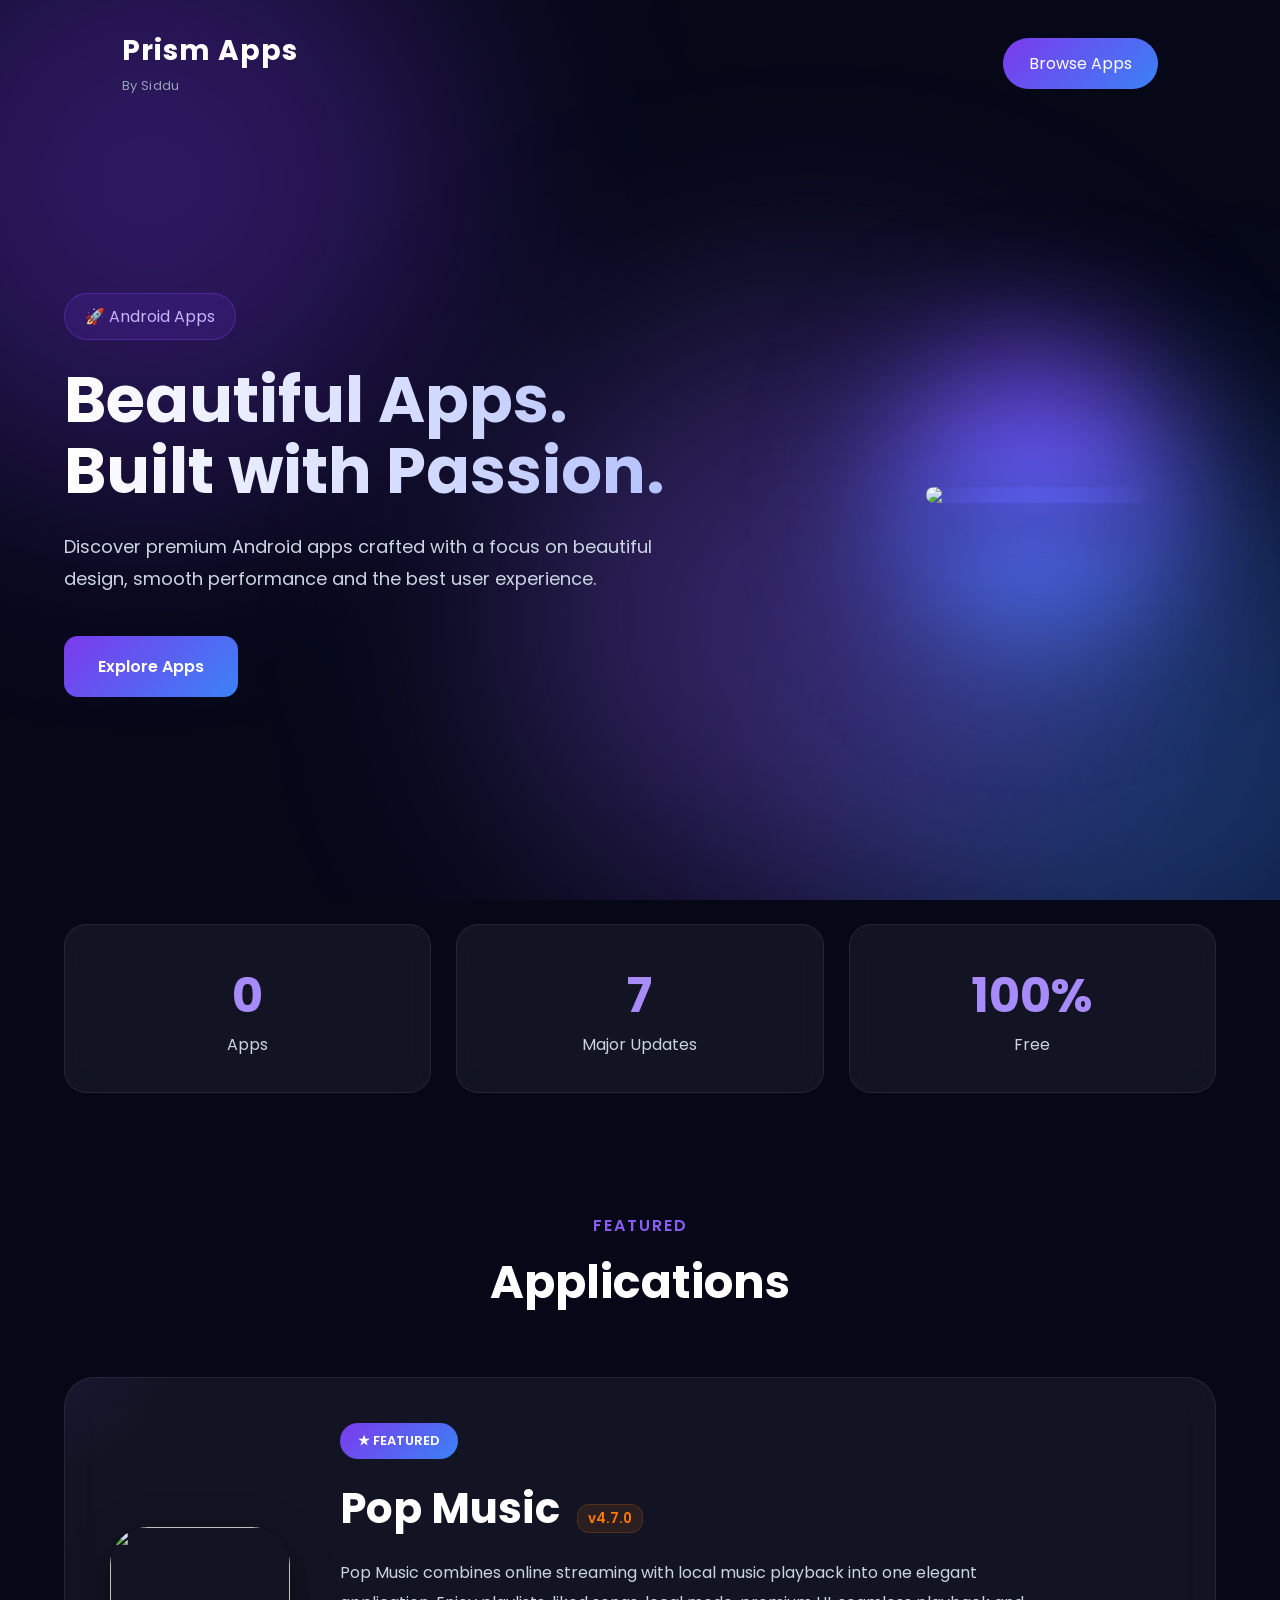
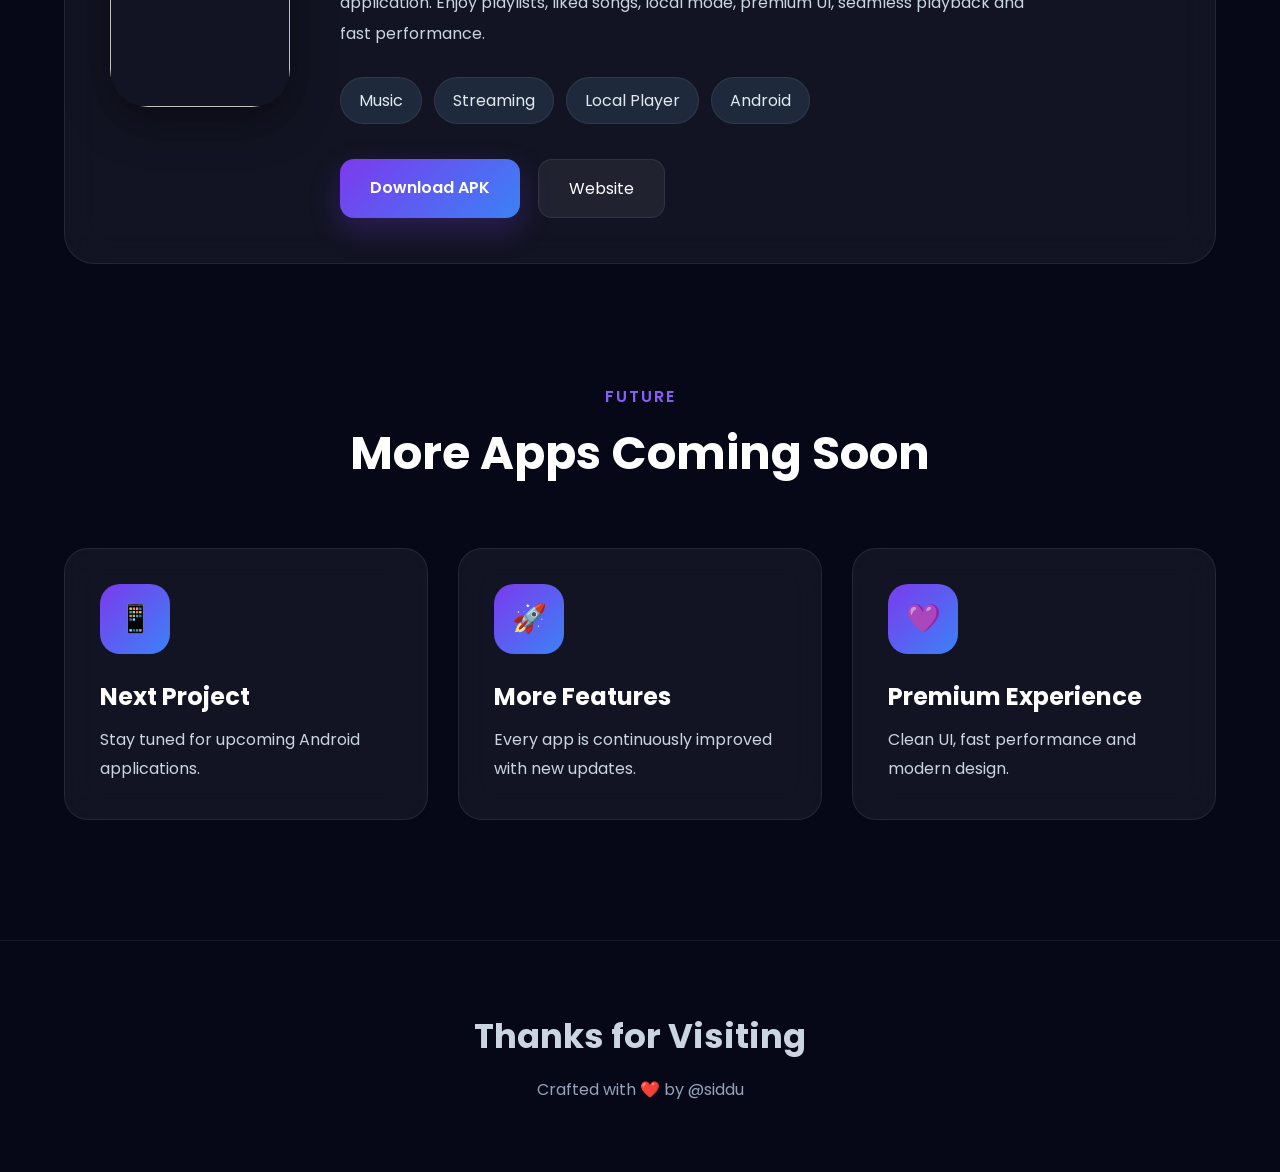
==== index.html @ e1aef4c7 "Update Pop Music APK to v4.7.0 (Build 61) - Download URL & metadata" ====
﻿<!DOCTYPE html>
<html lang="en">

<head>
    <meta charset="UTF-8">
    <meta name="viewport" content="width=device-width, initial-scale=1.0">

    <title>Prism Apps By Siddu</title>
    <link rel="icon" href="https://i.postimg.cc/bNs52scX/prism-apps.png">

    <link rel="preconnect" href="https://fonts.googleapis.com">
    <link rel="preconnect" href="https://fonts.gstatic.com" crossorigin>

    <link href="https://fonts.googleapis.com/css2?family=Poppins:wght@300;400;500;600;700;800&display=swap"
        rel="stylesheet">

    <link rel="stylesheet" href="style.css">


</head>

<body>

    <div class="aurora">
        <span></span>
        <span></span>
        <span></span>
    </div>

    <header>

        <nav>

            <div class="brand">
                <div class="logo">
                    Prism Apps
                </div>
                <div class="brand-credit">
                    By Siddu
                </div>
            </div>

            <a href="#apps" class="nav-btn">
                Browse Apps
            </a>

        </nav>

        <div class="hero">

            <div class="hero-text">

                <div class="badge">
                    🚀 Android Apps
                </div>

                <h1>
                    Beautiful Apps.<br>
                    Built with Passion.
                </h1>

                <p>
                    Discover premium Android apps crafted with a focus on beautiful design,
                    smooth performance and the best user experience.
                </p>

                <div class="hero-buttons">

                    <a href="#apps" class="primary-btn">
                        Explore Apps
                    </a>



                </div>

            </div>

            <div class="phone">

                <div class="phone-glow"></div>

                <img src="https://i.postimg.cc/bNs52scX/prism-apps.png">

            </div>

        </div>

    </header>

    <section class="stats">

        <div class="stat">

            <h2 id="appsCount">0</h2>

            <span>Apps</span>

        </div>

        <div class="stat">

            <h2 id="updateCount">0</h2>

            <span>Major Updates</span>

        </div>

        <div class="stat">

            <h2>100%</h2>

            <span>Free</span>

        </div>

    </section>

    <section class="apps" id="apps">

        <div class="section-title">

            <span>Featured</span>

            <h2>Applications</h2>

        </div>

        <div class="app-card">

            <div class="app-image">

                <img src="https://i.postimg.cc/TYT5nhV6/Icon-512.png">

            </div>

            <div class="app-info">

                <div class="featured">
                    ★ FEATURED
                </div>

                <h2>
                    Pop Music
                </h2>

                <p>

                    Pop Music combines online streaming with local music playback
                    into one elegant application.

                    Enjoy playlists, liked songs, local mode, premium UI,
                    seamless playback and fast performance.

                </p>

                <div class="chips">

                    <div class="chip">
                        Music
                    </div>

                    <div class="chip">
                        Streaming
                    </div>

                    <div class="chip">
                        Local Player
                    </div>

                    <div class="chip">
                        Android
                    </div>

                </div>

                <div class="buttons">

                    <a class="download" id="popMusicDownload" target="_blank" href="https://pub-3ccbcbc9a4c047eb8f027194eb5f2a3f.r2.dev/releases/Pop-Music-v4.7.0-61.apk">

                        Download APK

                    </a>

                    <a class="website" target="_blank" href="https://popmusic.vercel.app/">

                        Website

                    </a>

                </div>

            </div>

        </div>

    </section>

    <section class="coming">

        <div class="section-title">

            <span>Future</span>

            <h2>More Apps Coming Soon</h2>

        </div>

        <div class="coming-grid">

            <div class="coming-card">

                <div class="icon">
                    📱
                </div>

                <h3>
                    Next Project
                </h3>

                <p>

                    Stay tuned for upcoming Android applications.

                </p>

            </div>

            <div class="coming-card">

                <div class="icon">
                    🚀
                </div>

                <h3>
                    More Features
                </h3>

                <p>

                    Every app is continuously improved with new updates.

                </p>

            </div>

            <div class="coming-card">

                <div class="icon">
                    💜
                </div>

                <h3>
                    Premium Experience
                </h3>

                <p>

                    Clean UI, fast performance and modern design.

                </p>

            </div>

        </div>

    </section>

    <footer>

        <h2>
            Thanks for Visiting
        </h2>

        <p>

            Crafted with ❤️ by @siddu

        </p>

    </footer>

    <script src="script.js"></script>

</body>

</html>
---- style.css ----
/* ===========================================
   MY APPS
   Premium Theme
   Part 1
=========================================== */

*{
    margin:0;
    padding:0;
    box-sizing:border-box;
}

html{
    scroll-behavior:smooth;
}

body{
    font-family:'Poppins',sans-serif;
    background:#060818;
    color:#fff;
    overflow-x:hidden;
    position:relative;
}

/* =======================
   Animated Aurora
======================= */

.aurora{
    position:fixed;
    inset:0;
    z-index:-2;
    overflow:hidden;
}

.aurora span{
    position:absolute;
    width:600px;
    height:600px;
    border-radius:50%;
    filter:blur(120px);
    animation:float 18s infinite alternate ease-in-out;
}

.aurora span:nth-child(1){
    background:#7C3AED55;
    left:-150px;
    top:-120px;
}

.aurora span:nth-child(2){
    background:#3B82F655;
    right:-180px;
    bottom:-150px;
    animation-duration:20s;
}

.aurora span:nth-child(3){
    background:#8B5CF655;
    left:40%;
    top:35%;
    animation-duration:24s;
}

@keyframes float{

    from{
        transform:translate(0,0) scale(1);
    }

    to{
        transform:translate(80px,-60px) scale(1.3);
    }

}

/* =======================
   NAVBAR
======================= */

nav{

    width:90%;
    max-width:1300px;

    margin:auto;

    display:flex;

    justify-content:space-between;

    align-items:center;

    padding:30px 0;

}

.brand{

    display:flex;

    flex-direction:column;

    align-items:flex-start;

}

.logo{

    font-size:28px;

    font-weight:700;

    letter-spacing:1px;

}

.brand-credit{

    font-size:13px;

    color:#94A3B8;

    margin-top:4px;

    letter-spacing:.4px;

}

.nav-btn{

    text-decoration:none;

    color:white;

    padding:13px 26px;

    border-radius:50px;

    background:linear-gradient(135deg,#7C3AED,#3B82F6);

    transition:.3s;

}

.nav-btn:hover{

    transform:translateY(-3px);

    box-shadow:0 10px 25px rgba(124,58,237,.45);

}

/* =======================
   HERO
======================= */

header{

    width:90%;

    max-width:1300px;

    margin:auto;

}

.hero{

    display:flex;

    justify-content:space-between;

    align-items:center;

    gap:60px;

    min-height:82vh;

}

.hero-text{

    flex:1;

}

.badge{

    display:inline-block;

    padding:10px 20px;

    border-radius:40px;

    background:rgba(124,58,237,.15);

    border:1px solid rgba(124,58,237,.4);

    color:#C4B5FD;

    margin-bottom:25px;

}

.hero h1{

    font-size:64px;

    line-height:1.1;

    margin-bottom:25px;

    background:linear-gradient(90deg,#ffffff,#a5b4fc);

    -webkit-background-clip:text;

    -webkit-text-fill-color:transparent;

}

.hero p{

    color:#CBD5E1;

    line-height:1.8;

    font-size:18px;

    max-width:600px;

}

.hero-buttons{

    display:flex;

    gap:20px;

    margin-top:40px;

}

.primary-btn{

    text-decoration:none;

    color:white;

    padding:18px 34px;

    border-radius:14px;

    background:linear-gradient(135deg,#7C3AED,#3B82F6);

    transition:.3s;

    font-weight:600;

}

.primary-btn:hover{

    transform:translateY(-4px);

    box-shadow:0 15px 35px rgba(124,58,237,.45);

}

.secondary-btn{

    text-decoration:none;

    color:white;

    padding:18px 34px;

    border-radius:14px;

    border:1px solid rgba(255,255,255,.12);

    background:rgba(255,255,255,.05);

    backdrop-filter:blur(20px);

    transition:.3s;

}

.secondary-btn:hover{

    background:rgba(255,255,255,.08);

}

/* =======================
   PHONE
======================= */

.phone{

    width:360px;

    height:360px;

    position:relative;

    display:flex;

    justify-content:center;

    align-items:center;

}

.phone-glow{

    position:absolute;

    width:280px;

    height:280px;

    background:linear-gradient(#7C3AED,#3B82F6);

    border-radius:50%;

    filter:blur(70px);

    animation:pulse 5s infinite;

}

.phone img{

    width:220px;

    border-radius:55px;

    position:relative;

    z-index:2;

    box-shadow:0 25px 60px rgba(0,0,0,.5);

}

@keyframes pulse{

    0%{
        transform:scale(.9);
    }

    50%{
        transform:scale(1.1);
    }

    100%{
        transform:scale(.9);
    }

}

/* =======================
   STATS
======================= */

.stats{

    width:90%;

    max-width:1300px;

    margin:60px auto;

    display:grid;

    grid-template-columns:repeat(auto-fit,minmax(220px,1fr));

    gap:25px;

}

.stat{

    background:rgba(255,255,255,.05);

    backdrop-filter:blur(18px);

    border:1px solid rgba(255,255,255,.08);

    border-radius:22px;

    padding:35px;

    text-align:center;

}

.stat h2{

    font-size:48px;

    color:#A78BFA;

}

.stat span{

    color:#CBD5E1;

}

/* =======================
   SECTION TITLE
======================= */

.section-title{

    text-align:center;

    margin-bottom:60px;

}

.section-title span{

    color:#8B5CF6;

    font-weight:600;

    letter-spacing:2px;

    text-transform:uppercase;

}

.section-title h2{

    margin-top:10px;

    font-size:46px;

}


/* ===========================================
   MY APPS
   Premium Theme
   Part 2
=========================================== */

/* =======================
   APPS SECTION
======================= */

.apps{
    width:90%;
    max-width:1300px;
    margin:120px auto;
}

.app-card{

    display:flex;
    align-items:center;
    gap:50px;

    background:rgba(255,255,255,.05);
    backdrop-filter:blur(20px);

    border:1px solid rgba(255,255,255,.08);

    border-radius:30px;

    padding:45px;

    transition:.4s ease;

    overflow:hidden;
    position:relative;
}

.app-card::before{

    content:"";

    position:absolute;

    top:-50%;
    left:-20%;

    width:350px;
    height:350px;

    background:radial-gradient(circle,#7C3AED22,transparent 70%);

    pointer-events:none;

}

.app-card:hover{

    transform:translateY(-8px);

    border-color:rgba(124,58,237,.35);

    box-shadow:
    0 25px 70px rgba(124,58,237,.18);

}

.app-image{

    flex-shrink:0;

}

.app-image img{

    width:180px;
    height:180px;

    border-radius:38px;

    object-fit:cover;

    box-shadow:
    0 15px 45px rgba(0,0,0,.45);

}

.app-info{

    flex:1;

}

.featured{

    display:inline-block;

    padding:8px 18px;

    border-radius:30px;

    background:linear-gradient(135deg,#7C3AED,#3B82F6);

    font-size:13px;

    font-weight:600;

    margin-bottom:18px;

}

.app-info h2{

    font-size:42px;

    margin-bottom:18px;

}

.app-info p{

    color:#CBD5E1;

    line-height:1.9;

    font-size:16px;

    max-width:700px;

}

/* =======================
   CHIPS
======================= */

.chips{

    display:flex;

    flex-wrap:wrap;

    gap:12px;

    margin-top:28px;

}

.chip{

    padding:10px 18px;

    border-radius:999px;

    background:#1E293B;

    color:#E2E8F0;

    border:1px solid rgba(255,255,255,.08);

    transition:.3s;

}

.chip:hover{

    background:#7C3AED;

    transform:translateY(-2px);

}

/* =======================
   BUTTONS
======================= */

.buttons{

    display:flex;

    flex-wrap:wrap;

    gap:18px;

    margin-top:35px;

}

.download{

    text-decoration:none;

    color:white;

    padding:16px 30px;

    border-radius:14px;

    background:linear-gradient(135deg,#7C3AED,#3B82F6);

    font-weight:600;

    transition:.3s;

    box-shadow:
    0 12px 30px rgba(124,58,237,.25);

}

.download:hover{

    transform:translateY(-3px);

    box-shadow:
    0 18px 40px rgba(124,58,237,.4);

}

.website{

    text-decoration:none;

    color:white;

    padding:16px 30px;

    border-radius:14px;

    background:rgba(255,255,255,.06);

    border:1px solid rgba(255,255,255,.08);

    transition:.3s;

}

.website:hover{

    background:rgba(255,255,255,.10);

}

/* =======================
   COMING SOON
======================= */

.coming{

    width:90%;

    max-width:1300px;

    margin:120px auto;

}

.coming-grid{

    display:grid;

    grid-template-columns:repeat(auto-fit,minmax(260px,1fr));

    gap:30px;

}

.coming-card{

    background:rgba(255,255,255,.05);

    backdrop-filter:blur(18px);

    border:1px solid rgba(255,255,255,.08);

    border-radius:24px;

    padding:35px;

    transition:.35s;

}

.coming-card:hover{

    transform:translateY(-6px);

    border-color:#7C3AED55;

    box-shadow:
    0 20px 45px rgba(124,58,237,.15);

}

.icon{

    width:70px;

    height:70px;

    display:flex;

    justify-content:center;

    align-items:center;

    border-radius:20px;

    background:linear-gradient(135deg,#7C3AED,#3B82F6);

    font-size:28px;

    margin-bottom:25px;

}

.coming-card h3{

    font-size:24px;

    margin-bottom:12px;

}

.coming-card p{

    color:#CBD5E1;

    line-height:1.8;

}

/* =======================
   FOOTER
======================= */

footer{

    margin-top:120px;

    padding:70px 20px;

    text-align:center;

    border-top:1px solid rgba(255,255,255,.08);

    color:#CBD5E1;

}

footer h2{

    font-size:34px;

    margin-bottom:15px;

}

footer p{

    color:#94A3B8;

}

/* =======================
   SCROLLBAR
======================= */

::-webkit-scrollbar{

    width:10px;

}

::-webkit-scrollbar-track{

    background:#060818;

}

::-webkit-scrollbar-thumb{

    background:linear-gradient(#7C3AED,#3B82F6);

    border-radius:20px;

}

/* =======================
   RESPONSIVE
======================= */

@media(max-width:1100px){

.hero{

    flex-direction:column-reverse;

    text-align:center;

    padding-top:40px;

}

.hero p{

    margin:auto;

}

.hero-buttons{

    justify-content:center;

}

.app-card{

    flex-direction:column;

    text-align:center;

}

.buttons{

    justify-content:center;

}

.chips{

    justify-content:center;

}

}

@media(max-width:768px){

.hero h1{

    font-size:42px;

}

.section-title h2{

    font-size:34px;

}

.app-info h2{

    font-size:34px;

}

.phone{

    width:280px;
    height:280px;

}

.phone img{

    width:170px;

}

nav{

    flex-direction:column;

    gap:20px;

}

.hero-buttons{

    flex-direction:column;

}

.primary-btn,
.secondary-btn{

    width:100%;

    text-align:center;

}

.download,
.website{

    width:100%;

    text-align:center;

}

}

/* Scroll Reveal */

.hidden{
    opacity:0;
    transform:translateY(40px);
    transition:all .8s ease;
}

.show{
    opacity:1;
    transform:translateY(0);
}

/* Ripple Effect */

.primary-btn,
.secondary-btn,
.download,
.website{

    position:relative;
    overflow:hidden;

}

.ripple{

    position:absolute;

    border-radius:50%;

    transform:scale(0);

    background:rgba(255,255,255,.35);

    animation:ripple .6s linear;

    pointer-events:none;

}

@keyframes ripple{

    to{

        transform:scale(4);

        opacity:0;

    }

}

/* Smooth transition */

nav{
    transition:.35s;
}

.app-card,
.coming-card,
.stat{
    transition:all .35s ease;
}

/* ==========================================
   MOBILE FIRST IMPROVEMENTS
========================================== */

@media (max-width: 900px){

nav{

    width:94%;
    padding:18px 0;

}

.hero{

    flex-direction:column-reverse;
    justify-content:center;
    text-align:center;
    gap:40px;
    min-height:auto;
    padding:40px 0 70px;

}

.hero-text{

    width:100%;

}

.hero h1{

    font-size:42px;
    line-height:1.15;

}

.hero p{

    font-size:16px;
    max-width:100%;
    margin:auto;

}

.hero-buttons{

    justify-content:center;
    flex-wrap:wrap;

}

.phone{

    width:260px;
    height:260px;

}

.phone img{

    width:165px;

}

.stats{

    grid-template-columns:1fr;
    gap:18px;

}

.app-card{

    flex-direction:column;
    text-align:center;
    padding:28px;

}

.app-image img{

    width:150px;
    height:150px;

}

.app-info h2{

    font-size:32px;

}

.app-info p{

    font-size:15px;

}

.chips{

    justify-content:center;

}

.buttons{

    justify-content:center;
    flex-wrap:wrap;

}

.coming-grid{

    grid-template-columns:1fr;

}

footer h2{

    font-size:28px;

}

}

/* ==========================================
   SMALL PHONES
========================================== */

@media (max-width:600px){

body{

    overflow-x:hidden;

}

nav{

    flex-direction:row;
    justify-content:space-between;

}

.logo{

    font-size:22px;

}

.nav-btn{

    display:none;

}

.hero{

    padding-top:20px;

}

.badge{

    font-size:13px;

}

.hero h1{

    font-size:34px;

}

.hero p{

    font-size:15px;

}

.phone{

    width:220px;
    height:220px;

}

.phone img{

    width:140px;
    border-radius:32px;

}

.phone-glow{

    width:180px;
    height:180px;

}

.primary-btn,
.secondary-btn,
.download,
.website{

    width:100%;
    justify-content:center;
    display:flex;

}

.buttons{

    flex-direction:column;

}

.section-title h2{

    font-size:30px;

}

.app-card{

    border-radius:22px;
    padding:22px;

}

.app-info h2{

    font-size:28px;

}

.featured{

    font-size:12px;

}

.chip{

    font-size:13px;
    padding:8px 14px;

}

.stat{

    padding:24px;

}

.stat h2{

    font-size:34px;

}

.coming-card{

    padding:24px;

}

.icon{

    width:60px;
    height:60px;
    font-size:24px;

}

footer{

    padding:50px 20px;

}

}

/* ==========================================
   EXTRA SMALL DEVICES
========================================== */

@media (max-width:380px){

.hero h1{

    font-size:30px;

}

.hero p{

    font-size:14px;

}

.phone{

    width:190px;
    height:190px;

}

.phone img{

    width:120px;

}

.app-info h2{

    font-size:24px;

}

}
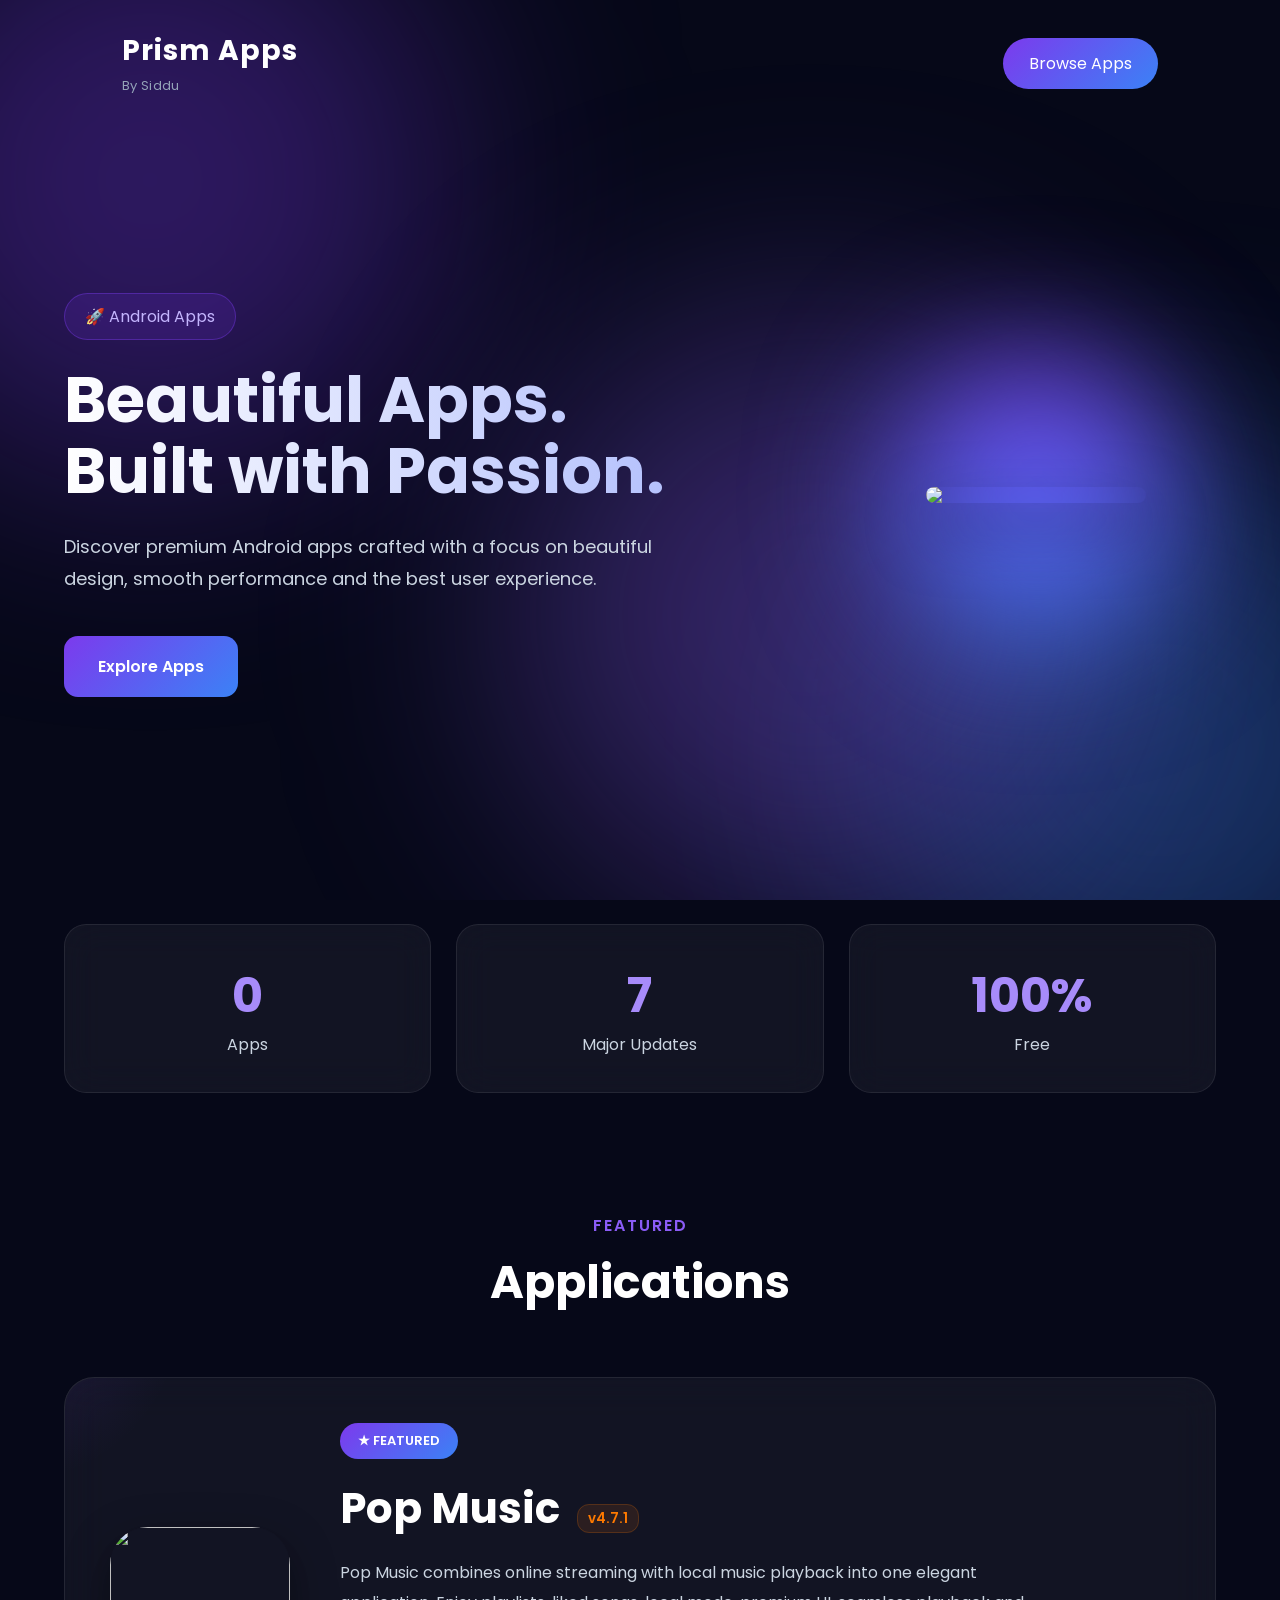
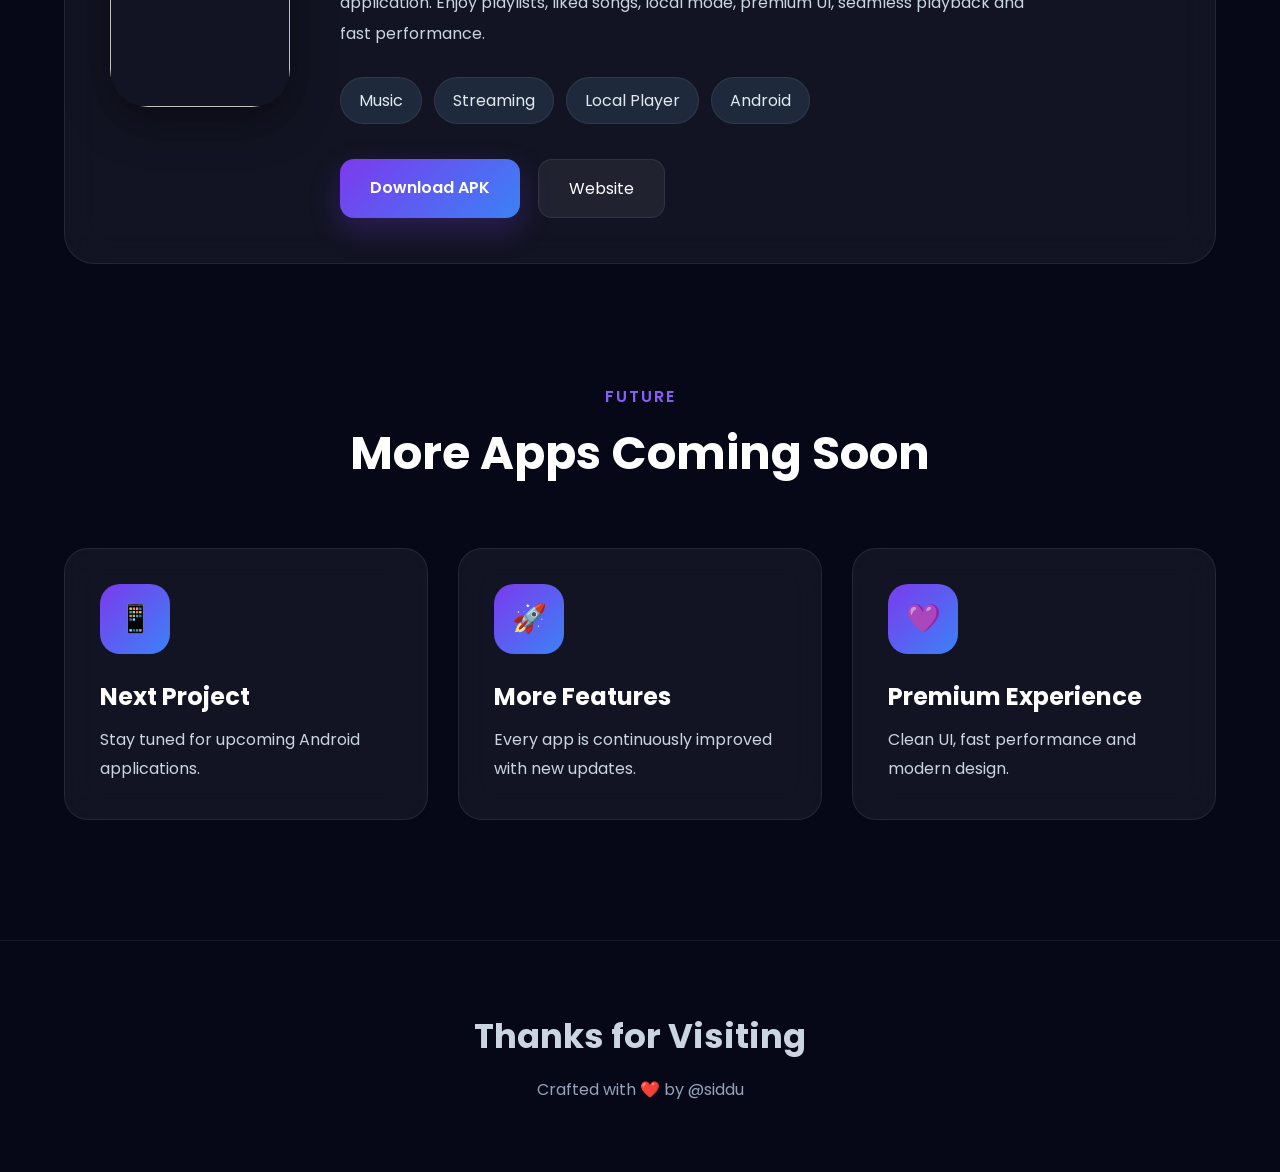
==== commit 3a880d1e: "Update Pop Music APK to v4.7.1 (Build 62) - Download URL & metadata" ====
--- a/index.html
+++ b/index.html
@@ -176,7 +176,7 @@
 
                 <div class="buttons">
 
-                    <a class="download" id="popMusicDownload" target="_blank" href="https://pub-3ccbcbc9a4c047eb8f027194eb5f2a3f.r2.dev/releases/Pop-Music-v4.7.0-61.apk">
+                    <a class="download" id="popMusicDownload" target="_blank" href="https://pub-3ccbcbc9a4c047eb8f027194eb5f2a3f.r2.dev/releases/Pop-Music-v4.7.1-62.apk">
 
                         Download APK
 
@@ -288,3 +288,4 @@
 
 
 
+
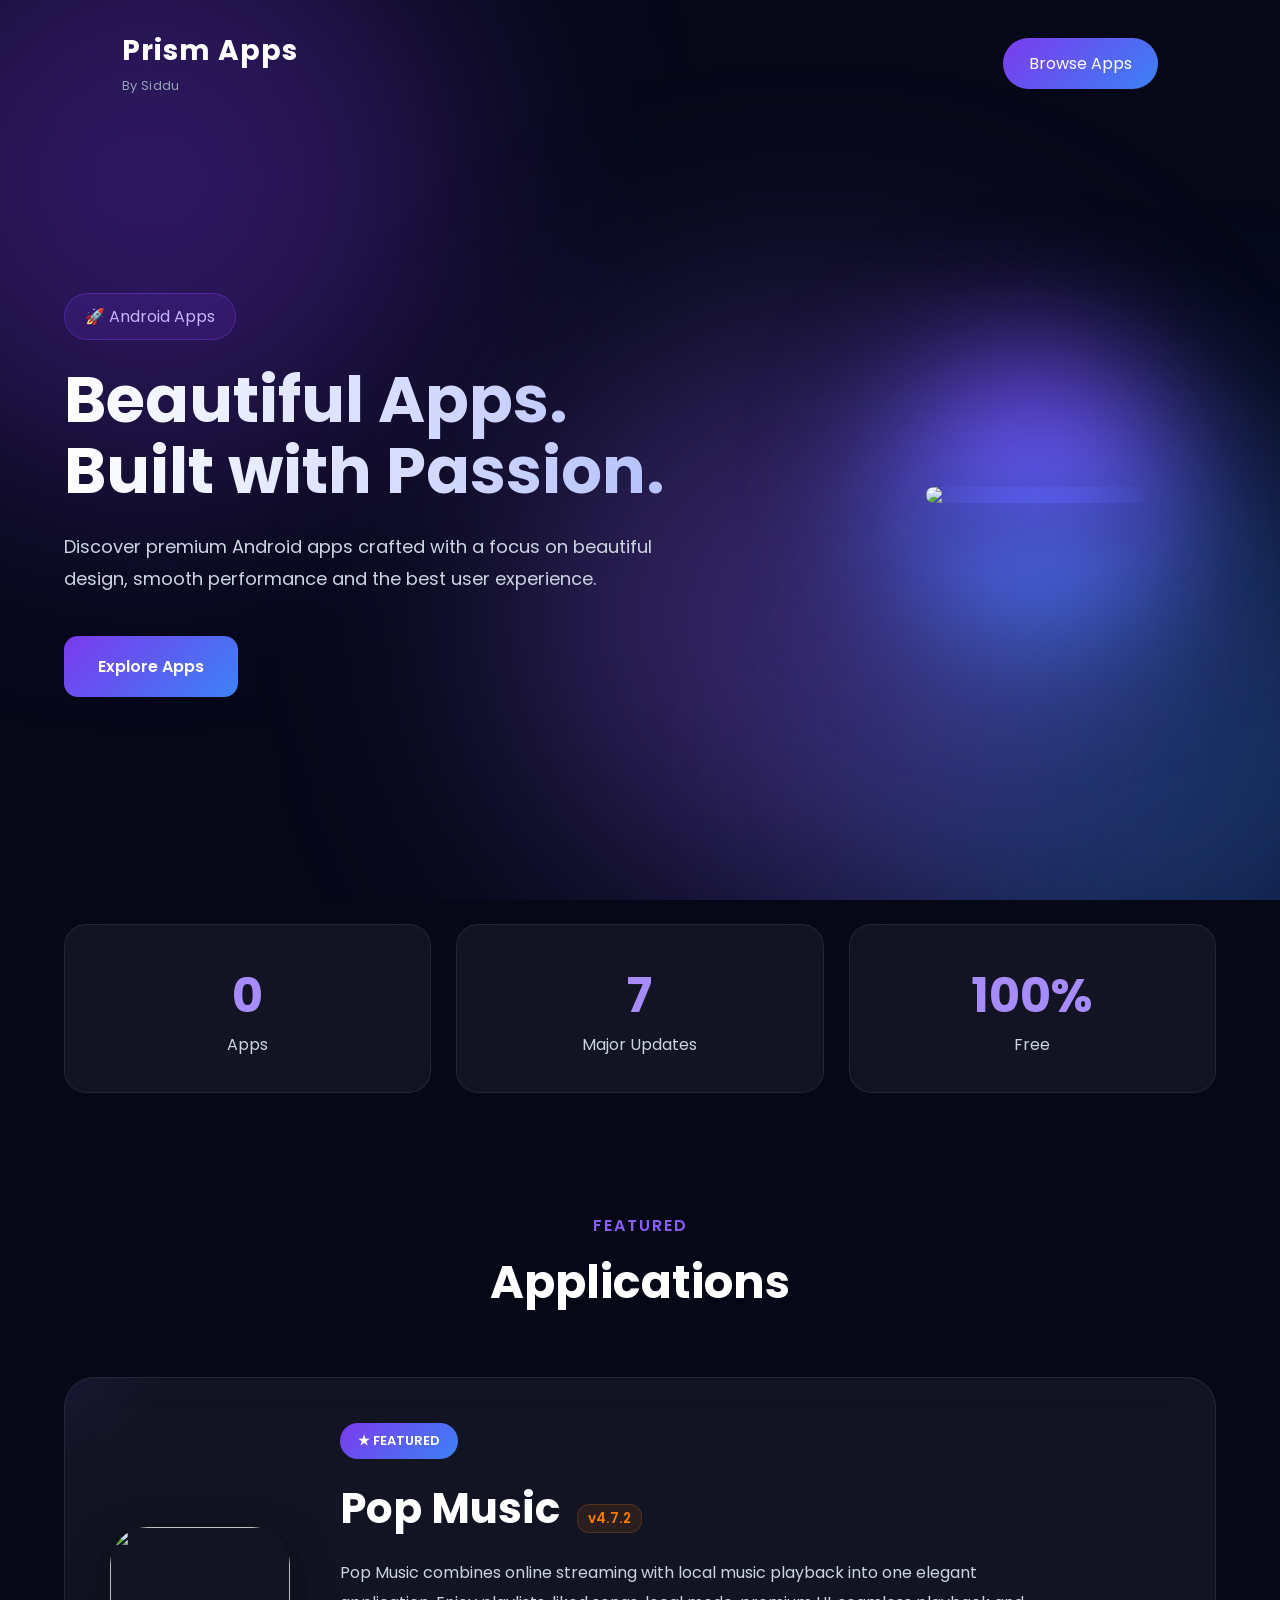
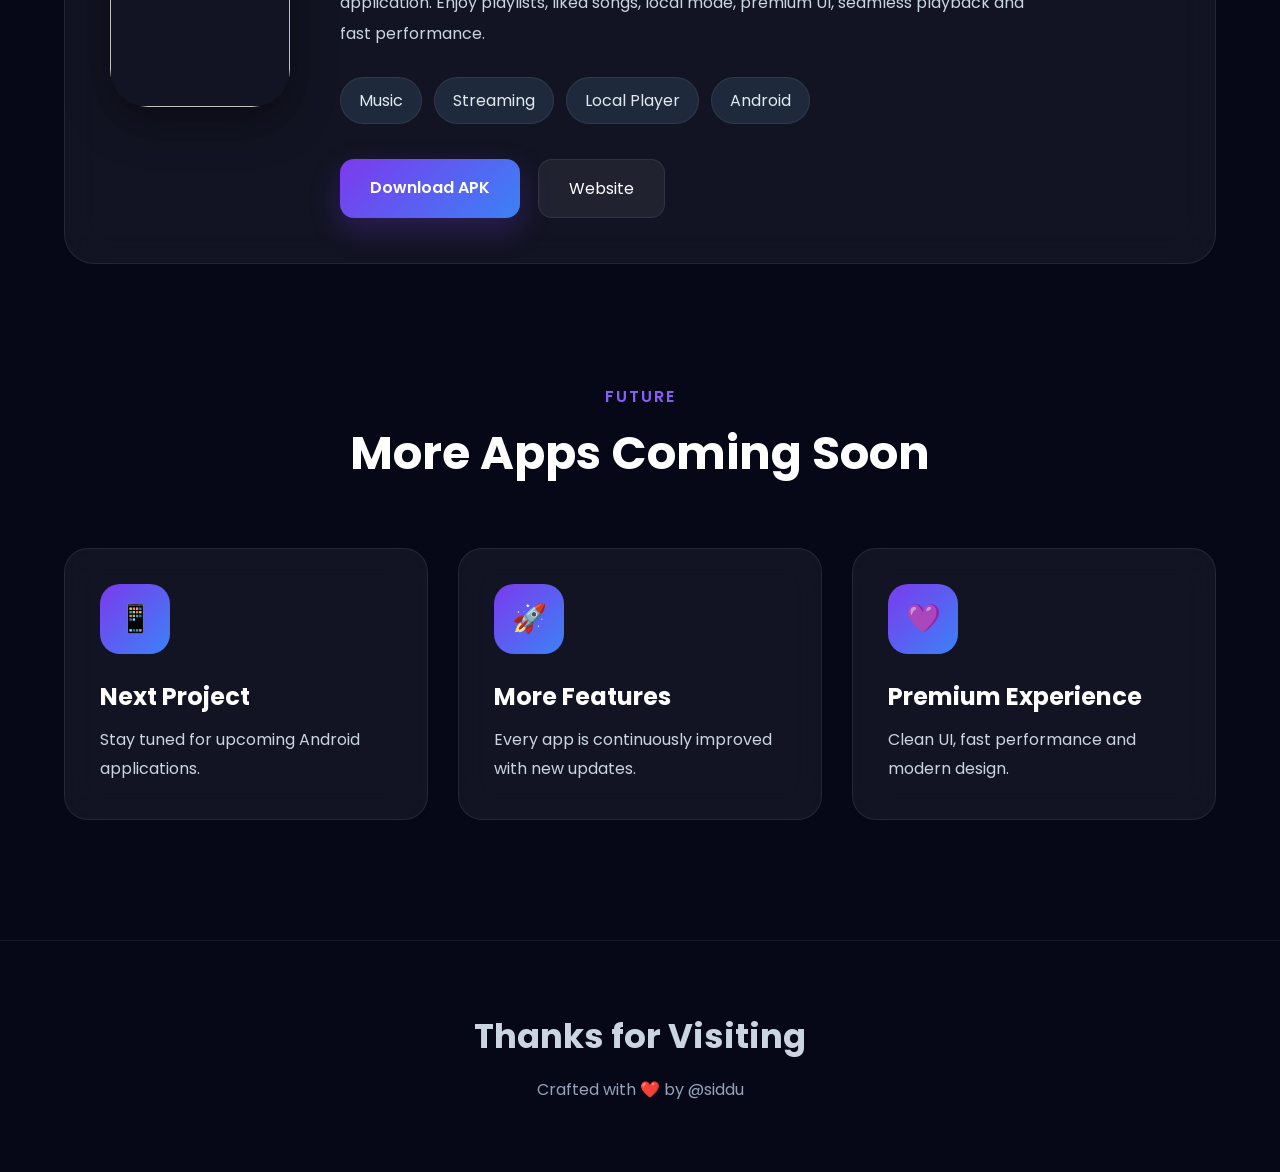
==== commit 71a383ff: "Update Pop Music APK to v4.7.2 (Build 63) - Download URL & metadata" ====
--- a/index.html
+++ b/index.html
@@ -176,7 +176,7 @@
 
                 <div class="buttons">
 
-                    <a class="download" id="popMusicDownload" target="_blank" href="https://pub-3ccbcbc9a4c047eb8f027194eb5f2a3f.r2.dev/releases/Pop-Music-v4.7.1-62.apk">
+                    <a class="download" id="popMusicDownload" target="_blank" href="https://pub-3ccbcbc9a4c047eb8f027194eb5f2a3f.r2.dev/releases/Pop-Music-v4.7.2-63.apk">
 
                         Download APK
 
@@ -289,3 +289,4 @@
 
 
 
+
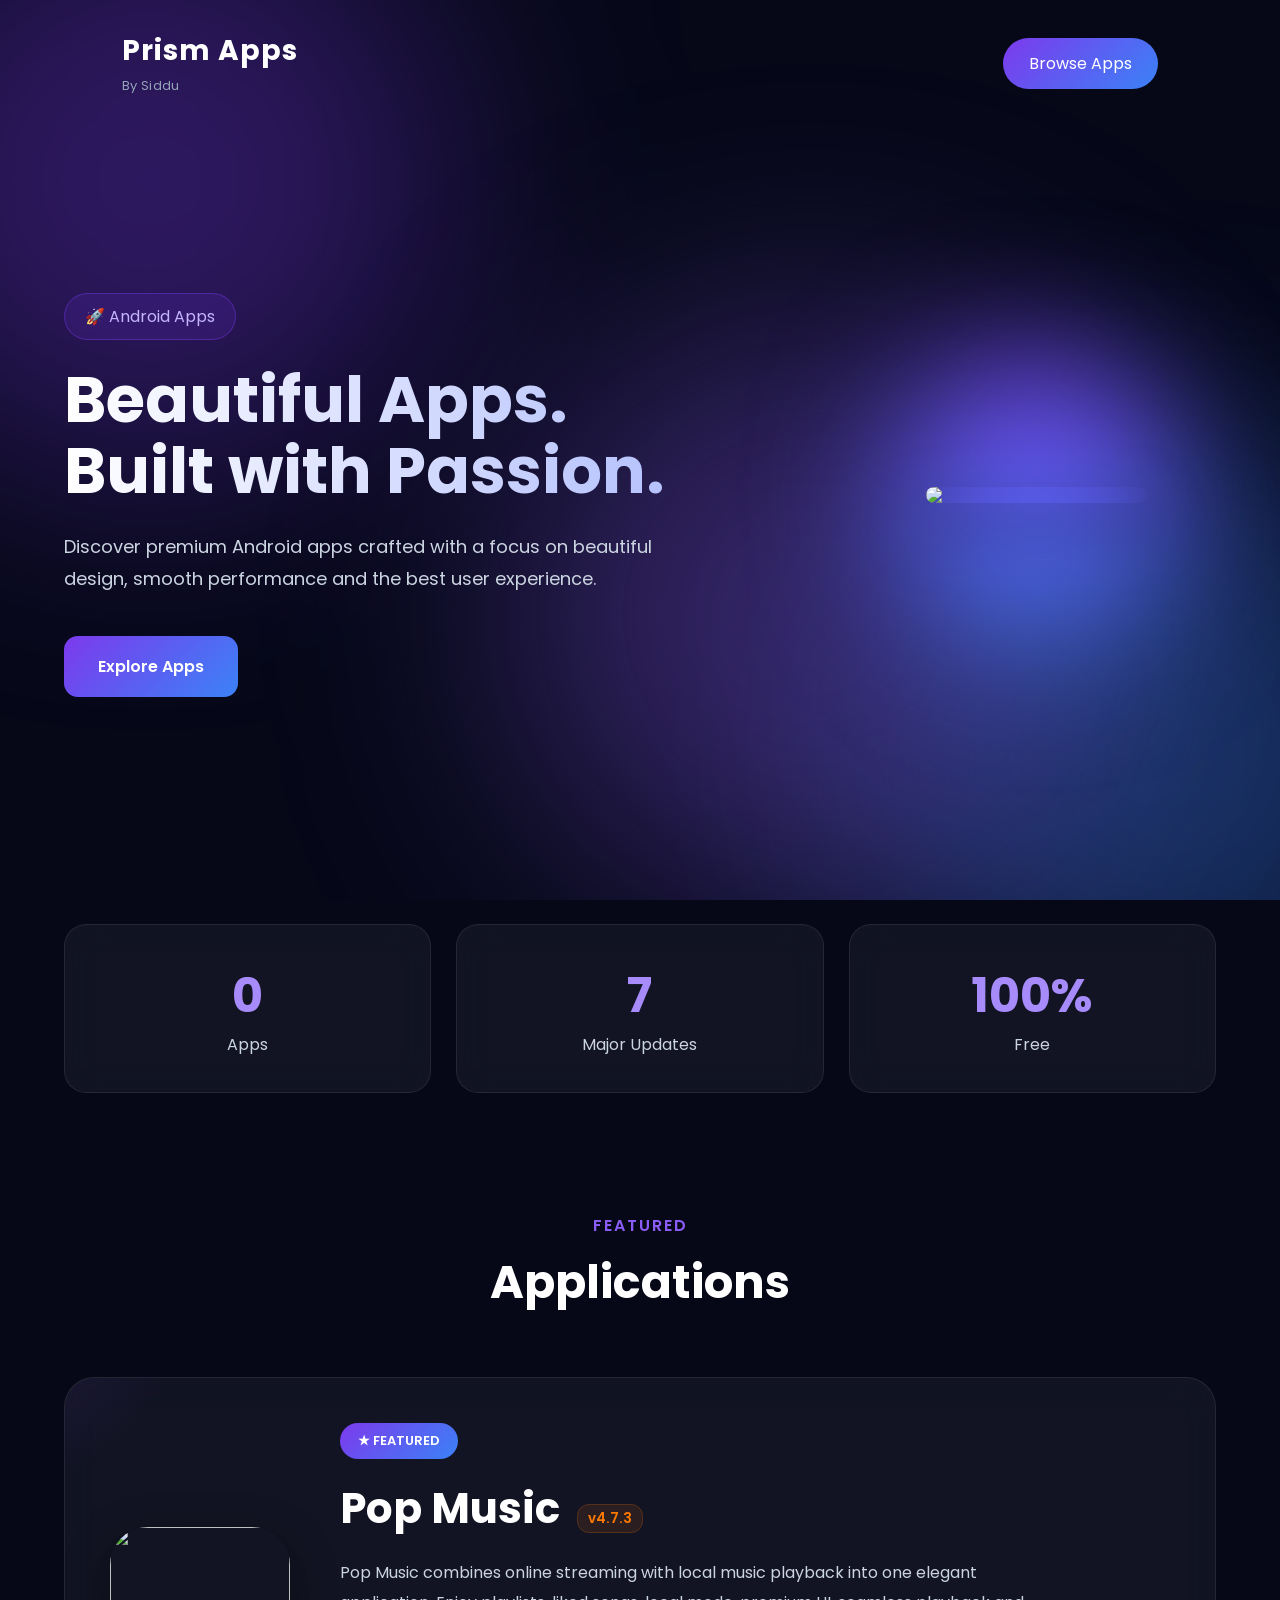
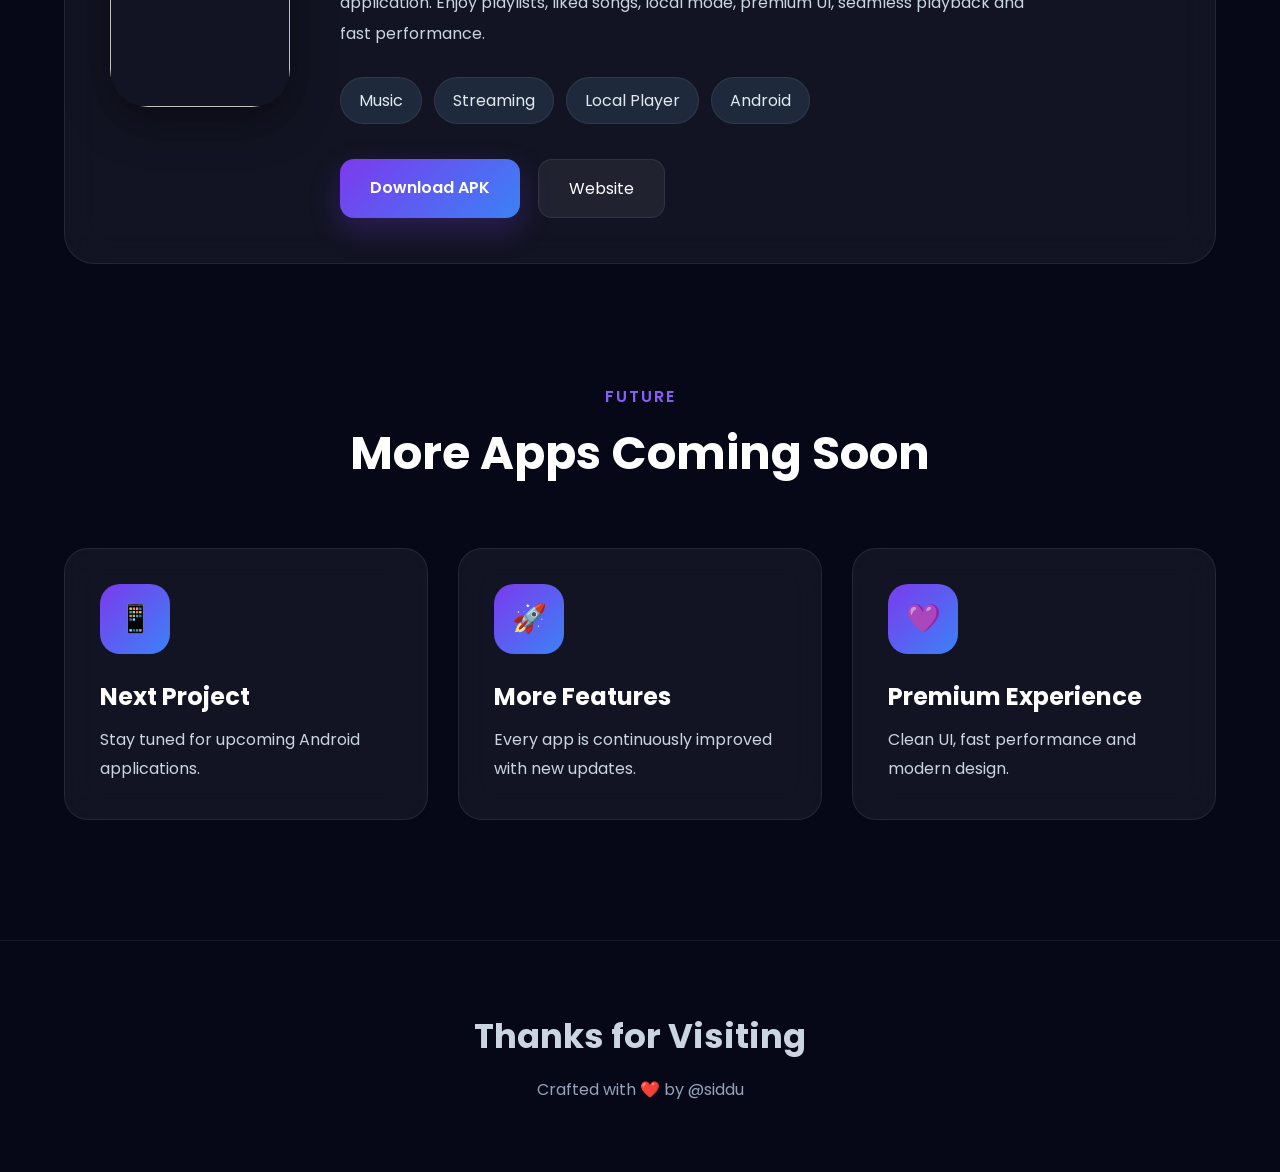
==== commit fd46f5e4: "Update Pop Music APK to v4.7.3 (Build 64) - Download URL & metadata" ====
--- a/index.html
+++ b/index.html
@@ -176,7 +176,7 @@
 
                 <div class="buttons">
 
-                    <a class="download" id="popMusicDownload" target="_blank" href="https://pub-3ccbcbc9a4c047eb8f027194eb5f2a3f.r2.dev/releases/Pop-Music-v4.7.2-63.apk">
+                    <a class="download" id="popMusicDownload" target="_blank" href="https://pub-3ccbcbc9a4c047eb8f027194eb5f2a3f.r2.dev/releases/Pop-Music-v4.7.3-64.apk">
 
                         Download APK
 
@@ -290,3 +290,4 @@
 
 
 
+
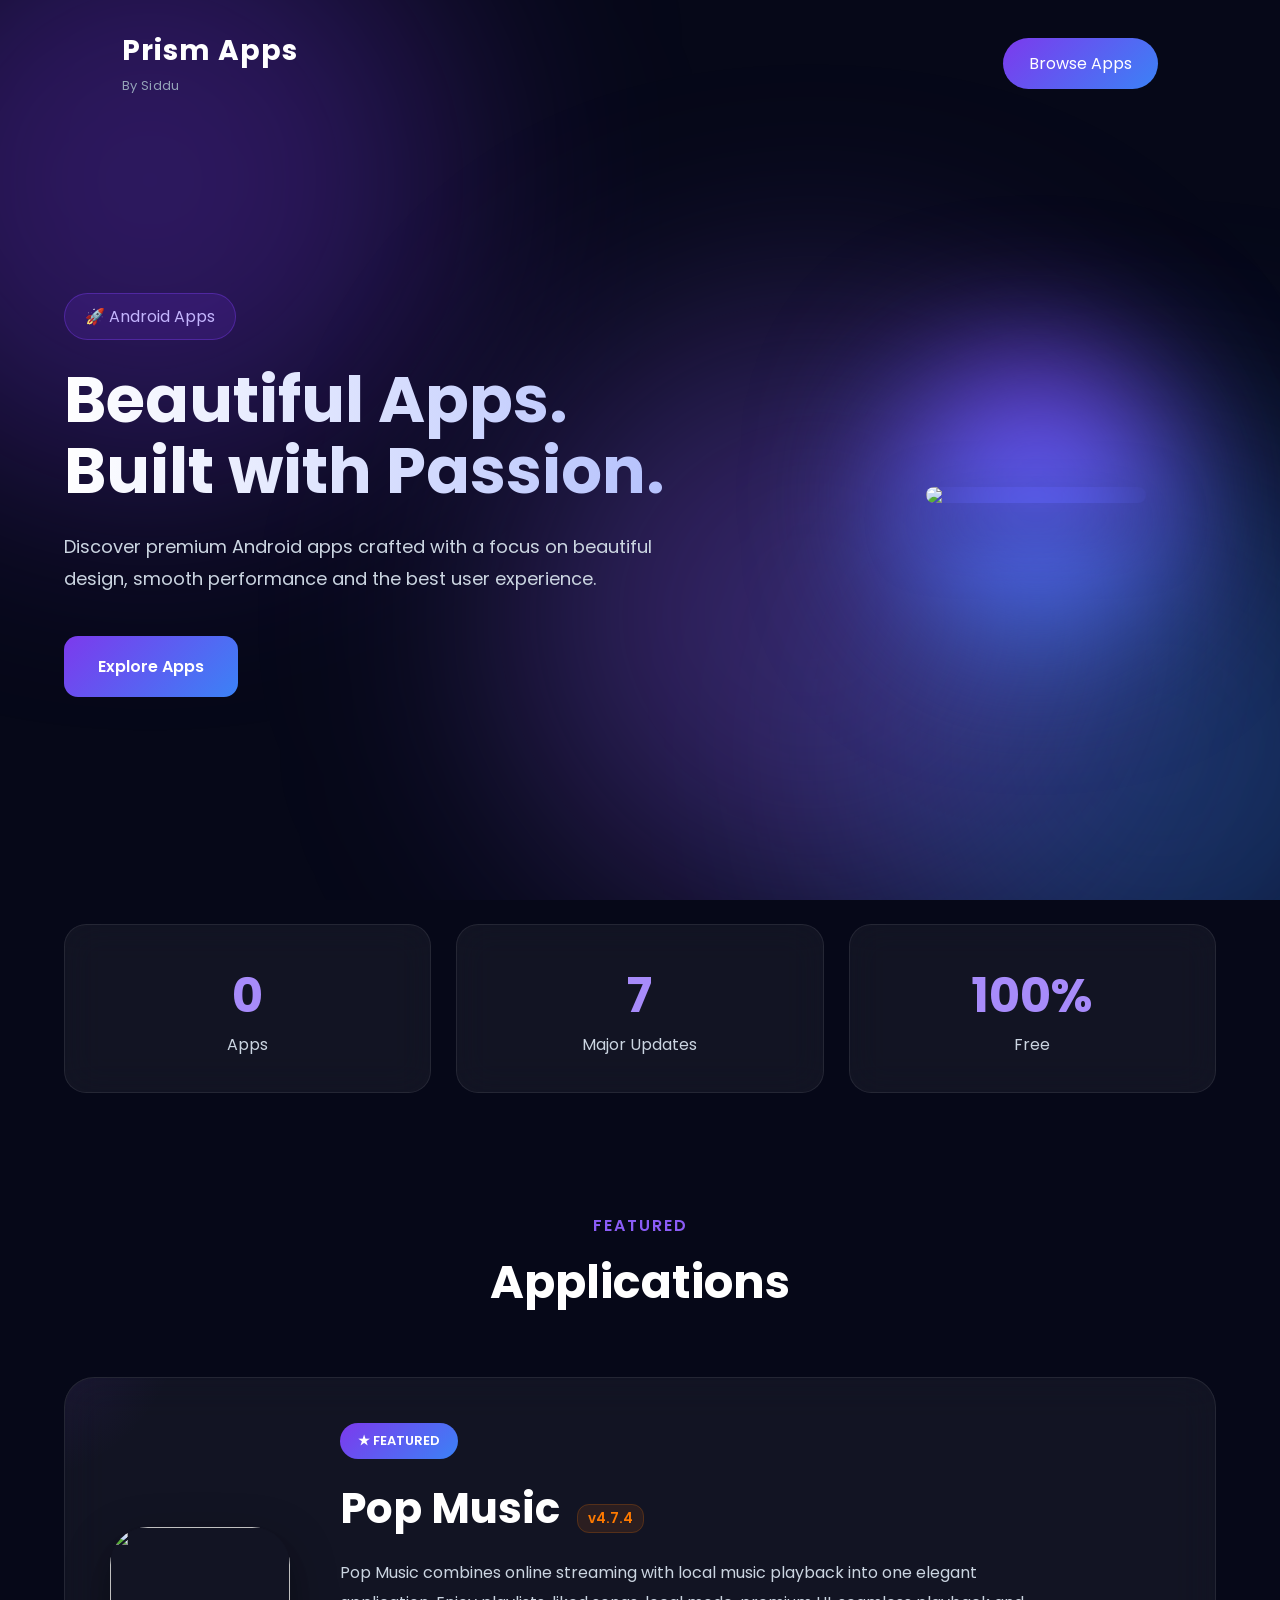
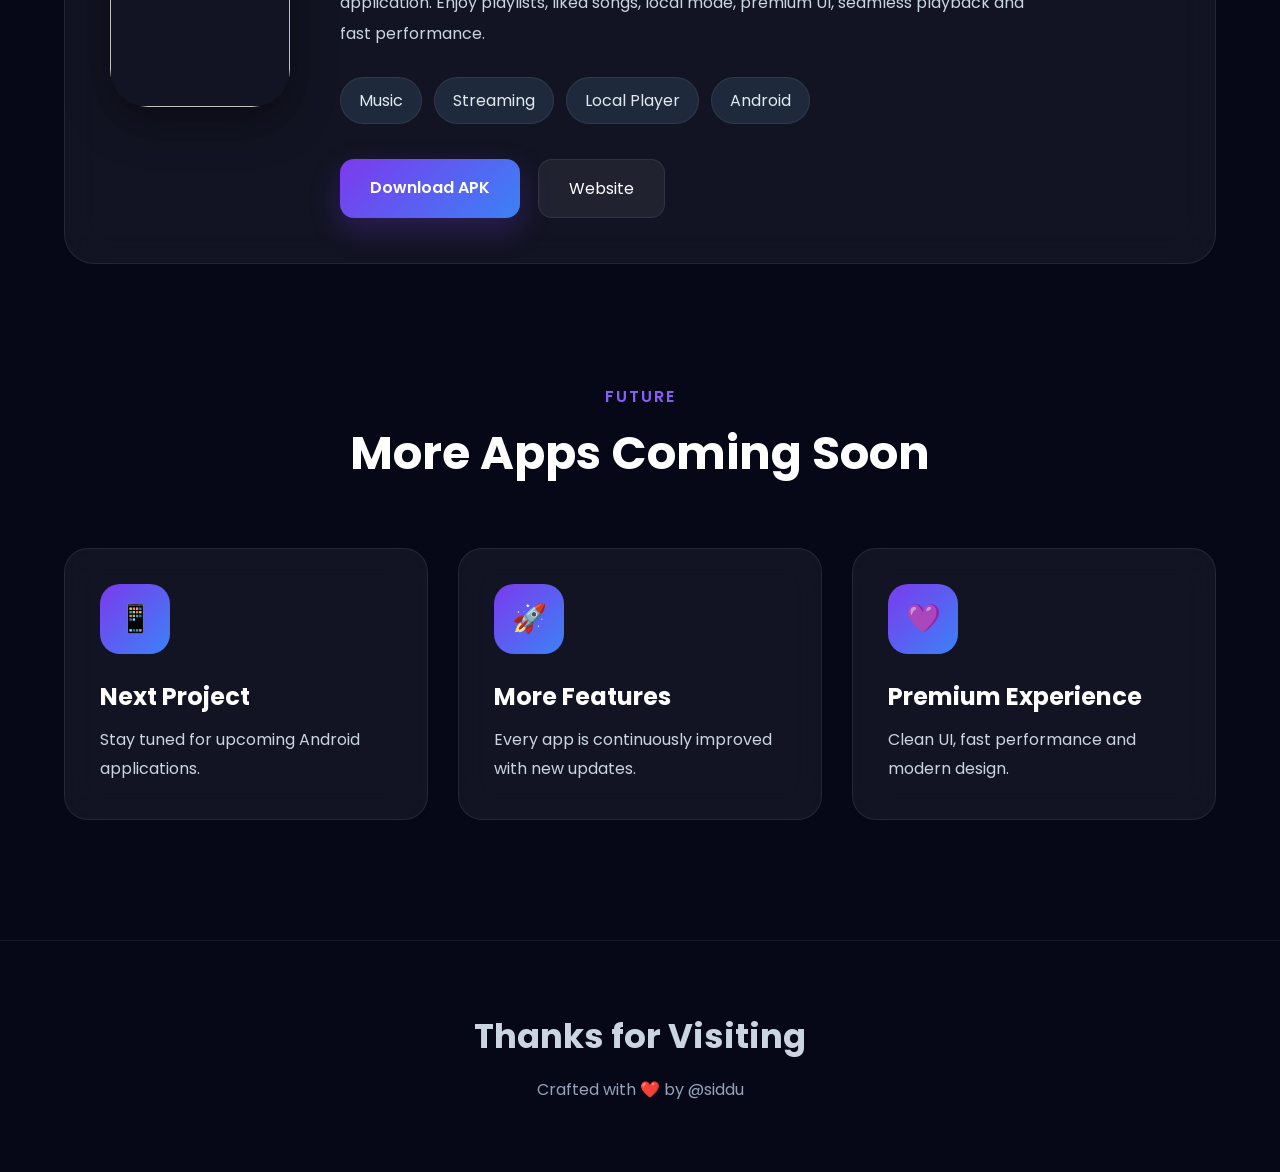
==== commit 9091a699: "Update Pop Music APK to v4.7.4 (Build 65) - Download URL & metadata" ====
--- a/index.html
+++ b/index.html
@@ -176,7 +176,7 @@
 
                 <div class="buttons">
 
-                    <a class="download" id="popMusicDownload" target="_blank" href="https://pub-3ccbcbc9a4c047eb8f027194eb5f2a3f.r2.dev/releases/Pop-Music-v4.7.3-64.apk">
+                    <a class="download" id="popMusicDownload" target="_blank" href="https://pub-3ccbcbc9a4c047eb8f027194eb5f2a3f.r2.dev/releases/Pop-Music-v4.7.4-65.apk">
 
                         Download APK
 
@@ -291,3 +291,4 @@
 
 
 
+
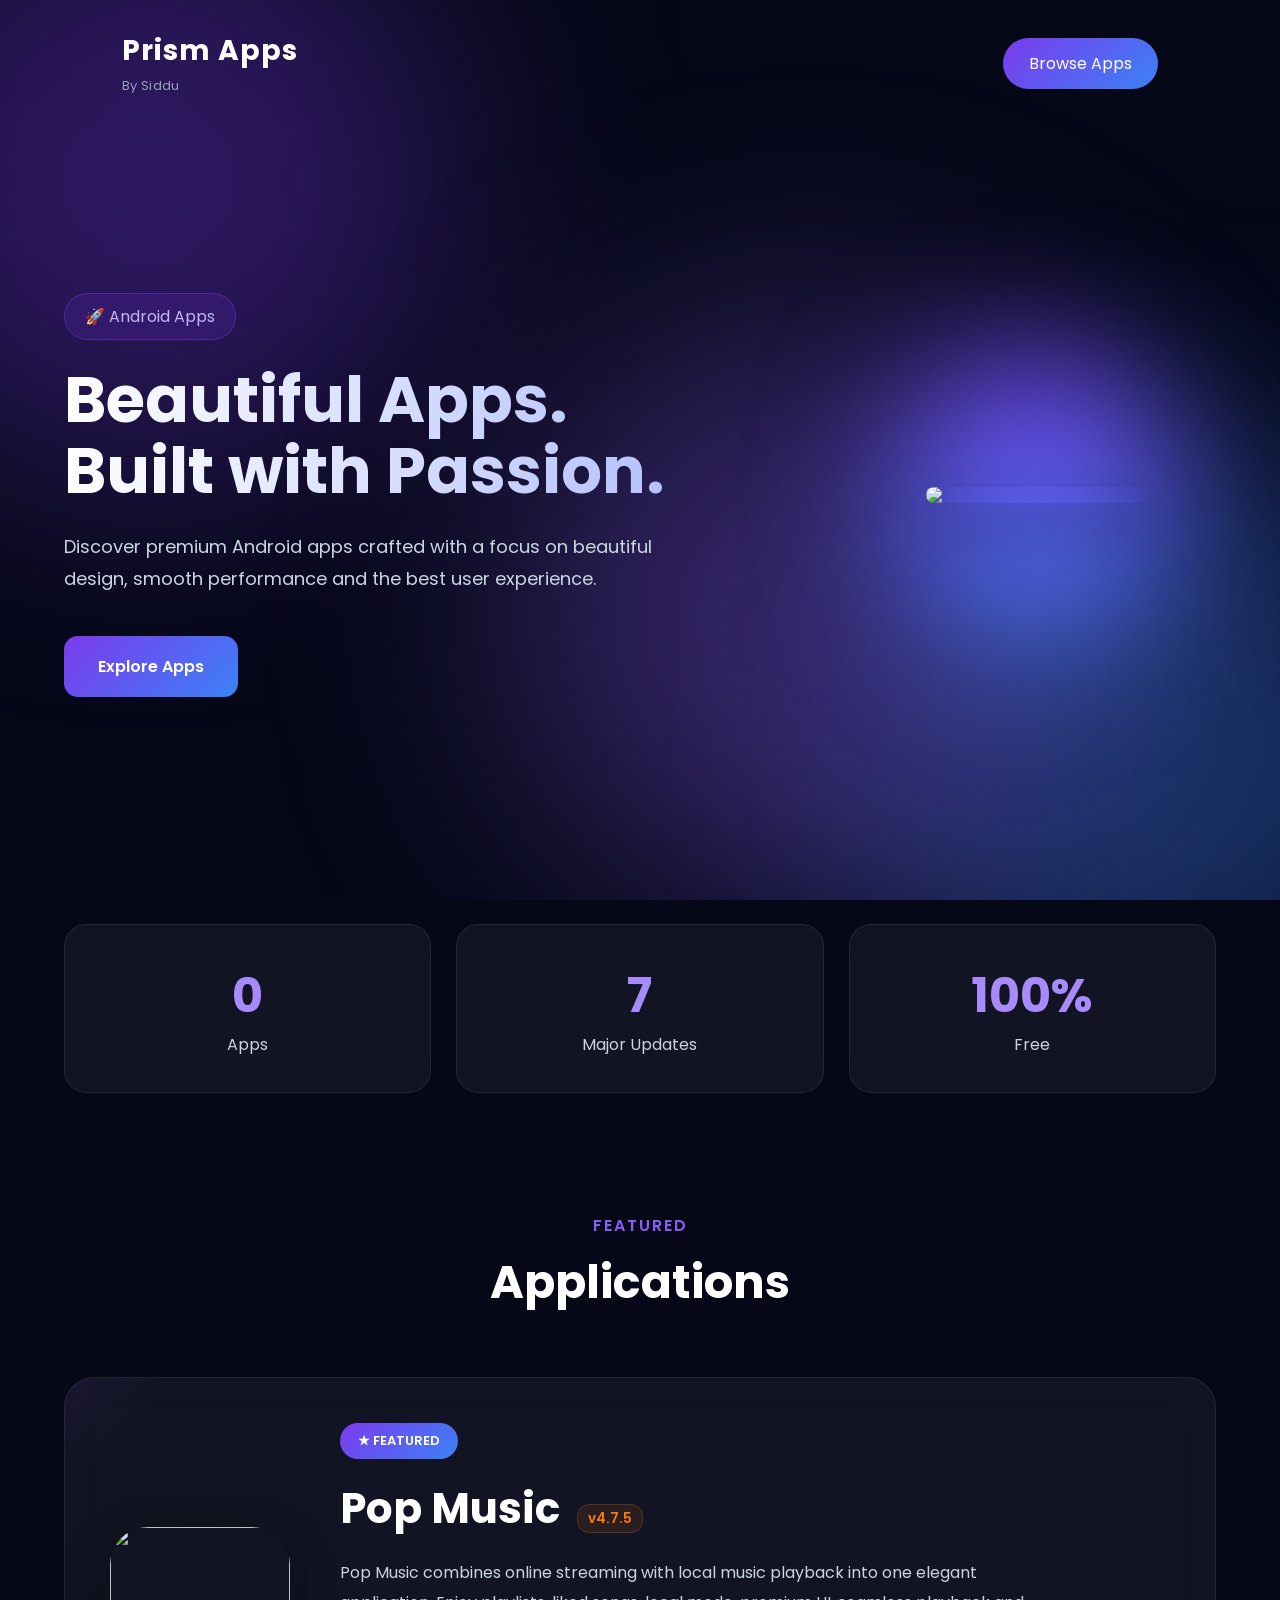
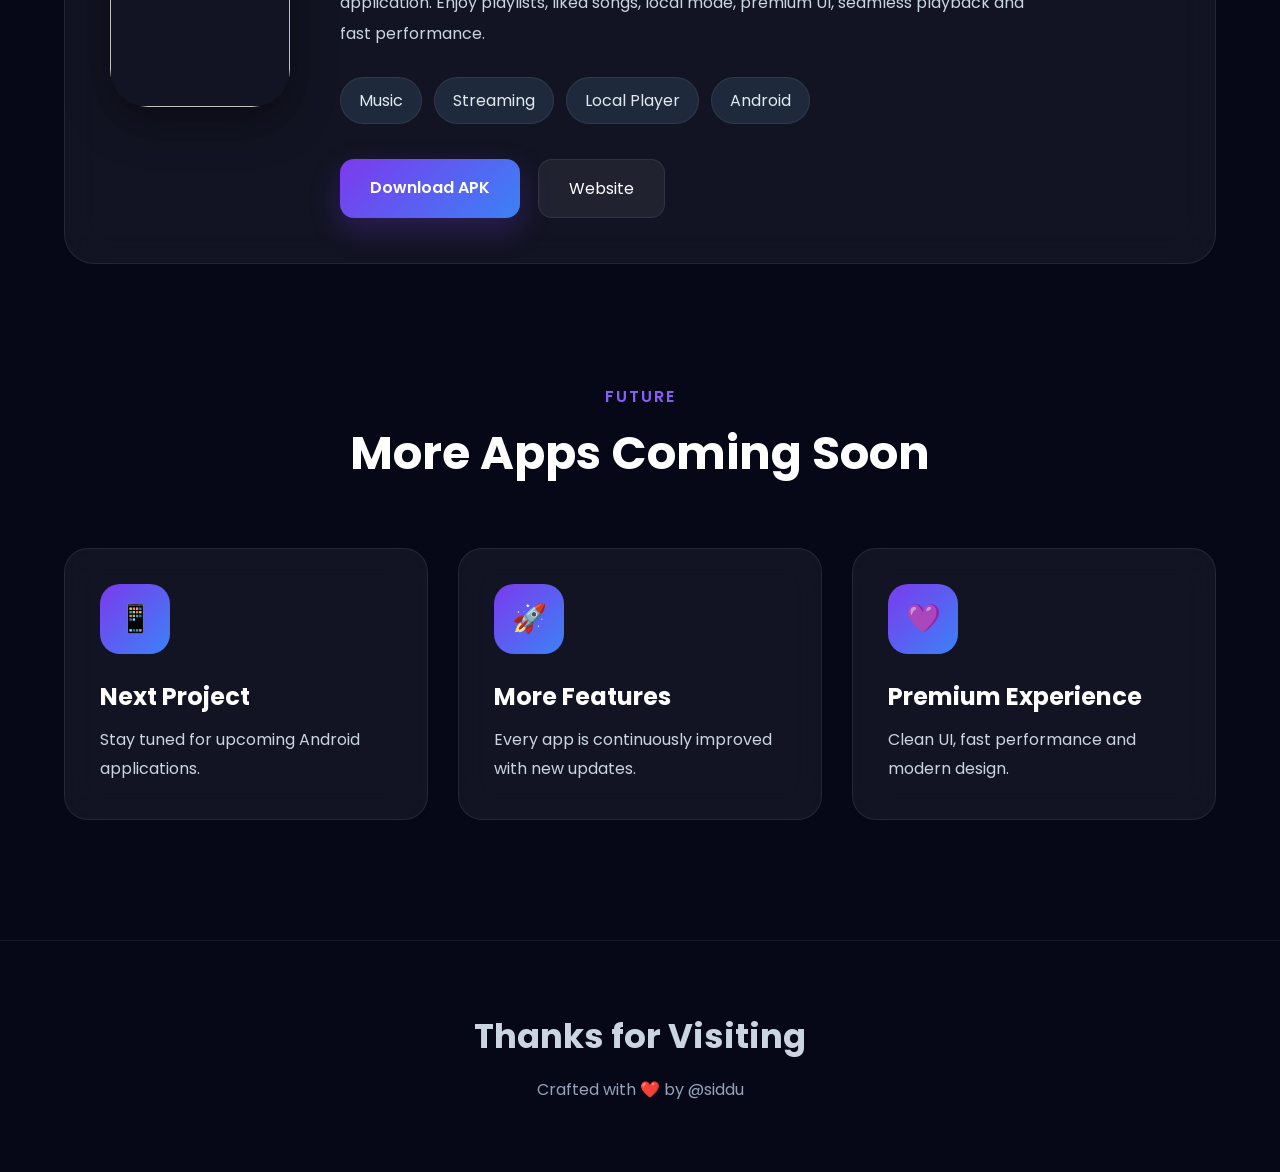
==== commit c467a203: "Update Pop Music APK to v4.7.5 (Build 66) - Download URL & metadata" ====
--- a/index.html
+++ b/index.html
@@ -176,7 +176,7 @@
 
                 <div class="buttons">
 
-                    <a class="download" id="popMusicDownload" target="_blank" href="https://pub-3ccbcbc9a4c047eb8f027194eb5f2a3f.r2.dev/releases/Pop-Music-v4.7.4-65.apk">
+                    <a class="download" id="popMusicDownload" target="_blank" href="https://pub-3ccbcbc9a4c047eb8f027194eb5f2a3f.r2.dev/releases/Pop-Music-v4.7.5-66.apk">
 
                         Download APK
 
@@ -292,3 +292,4 @@
 
 
 
+
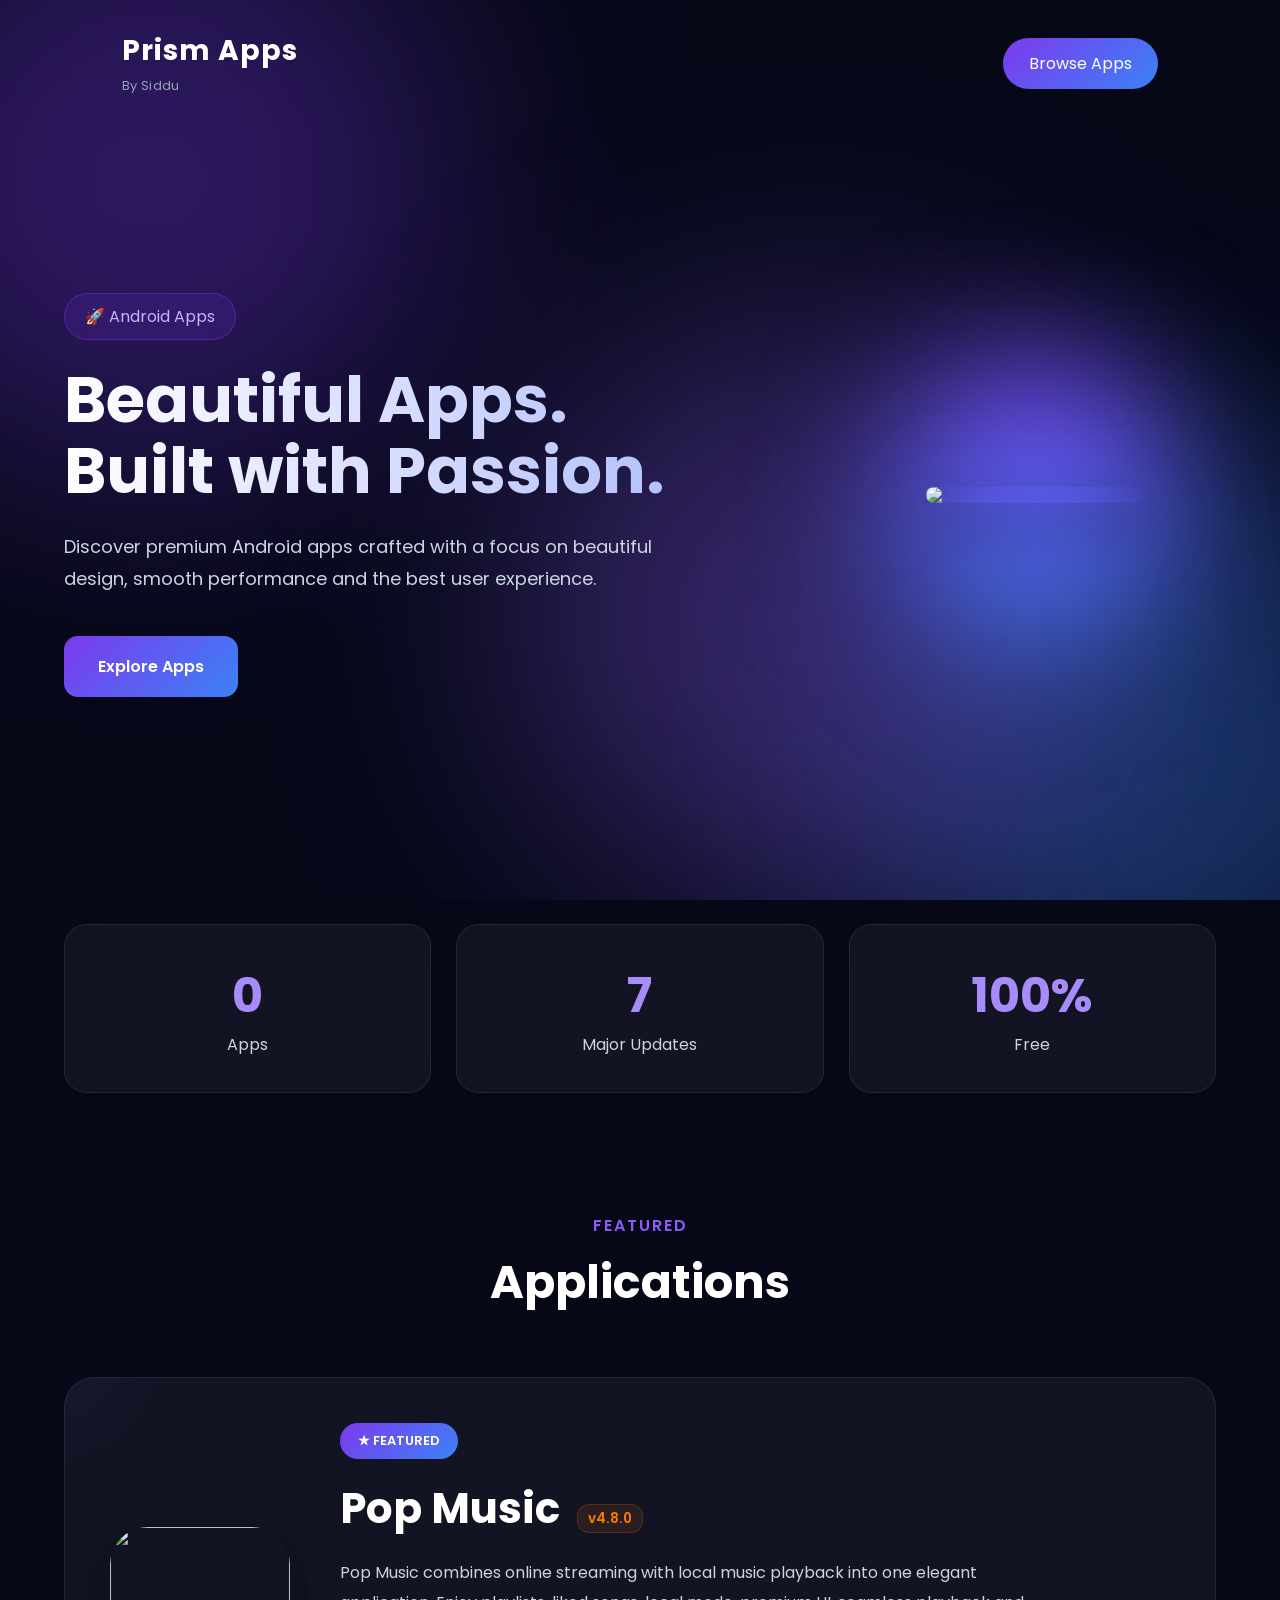
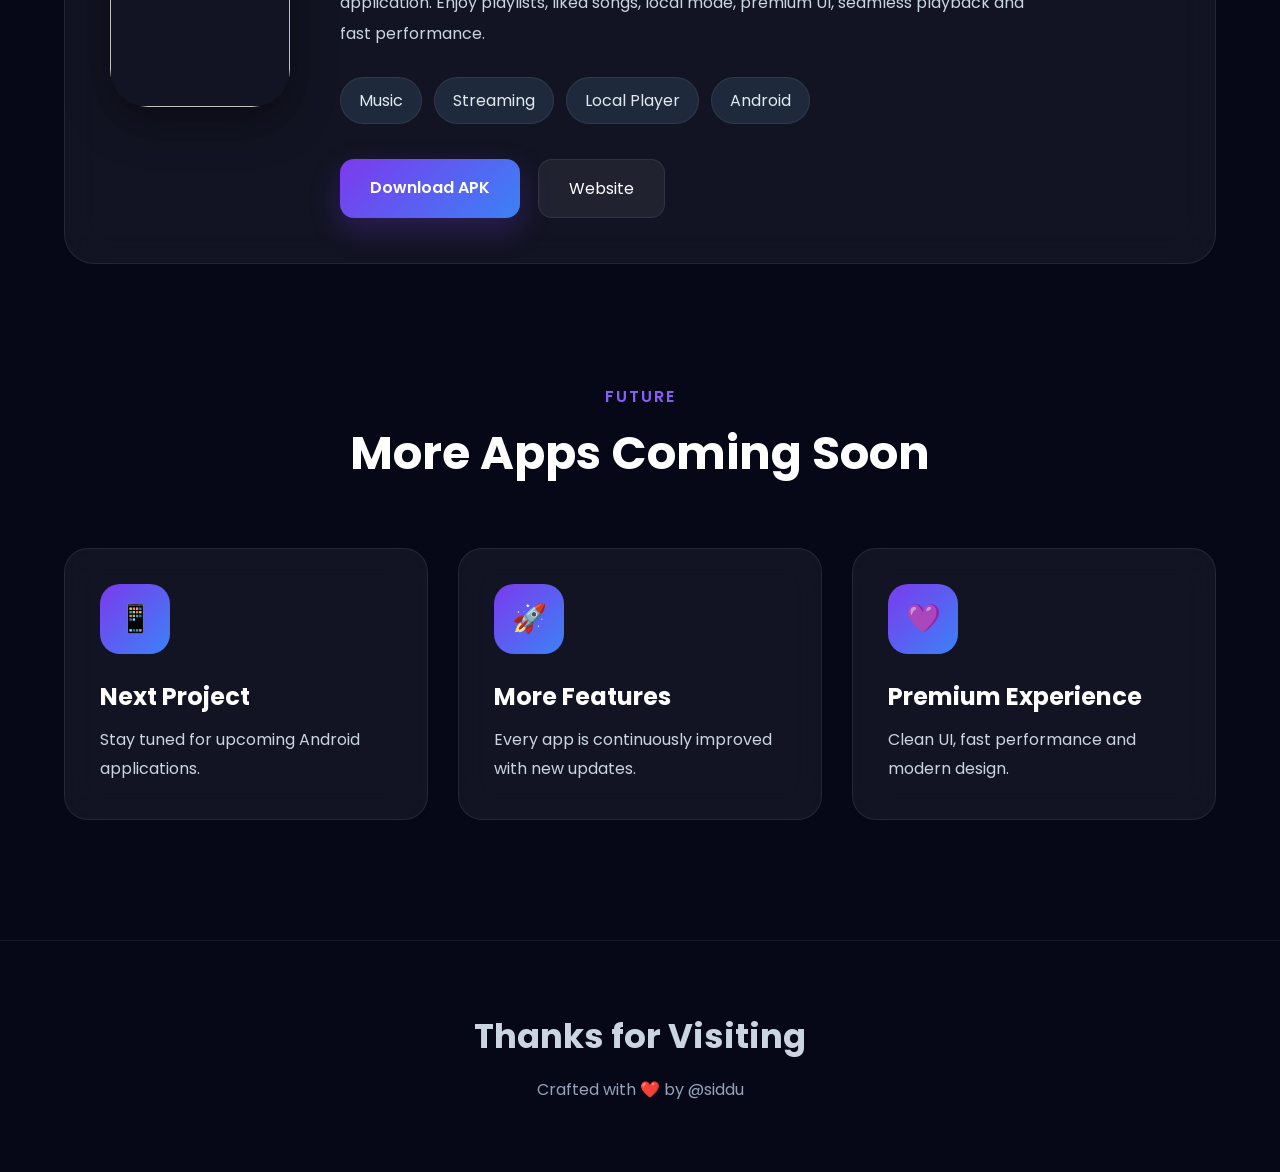
==== commit 5a61b26e: "Update Pop Music APK to v4.8.0 (Build 67) - Download URL & metadata" ====
--- a/index.html
+++ b/index.html
@@ -176,7 +176,7 @@
 
                 <div class="buttons">
 
-                    <a class="download" id="popMusicDownload" target="_blank" href="https://pub-3ccbcbc9a4c047eb8f027194eb5f2a3f.r2.dev/releases/Pop-Music-v4.7.5-66.apk">
+                    <a class="download" id="popMusicDownload" target="_blank" href="https://pub-3ccbcbc9a4c047eb8f027194eb5f2a3f.r2.dev/releases/Pop-Music-v4.8.0-67.apk">
 
                         Download APK
 
@@ -293,3 +293,4 @@
 
 
 
+
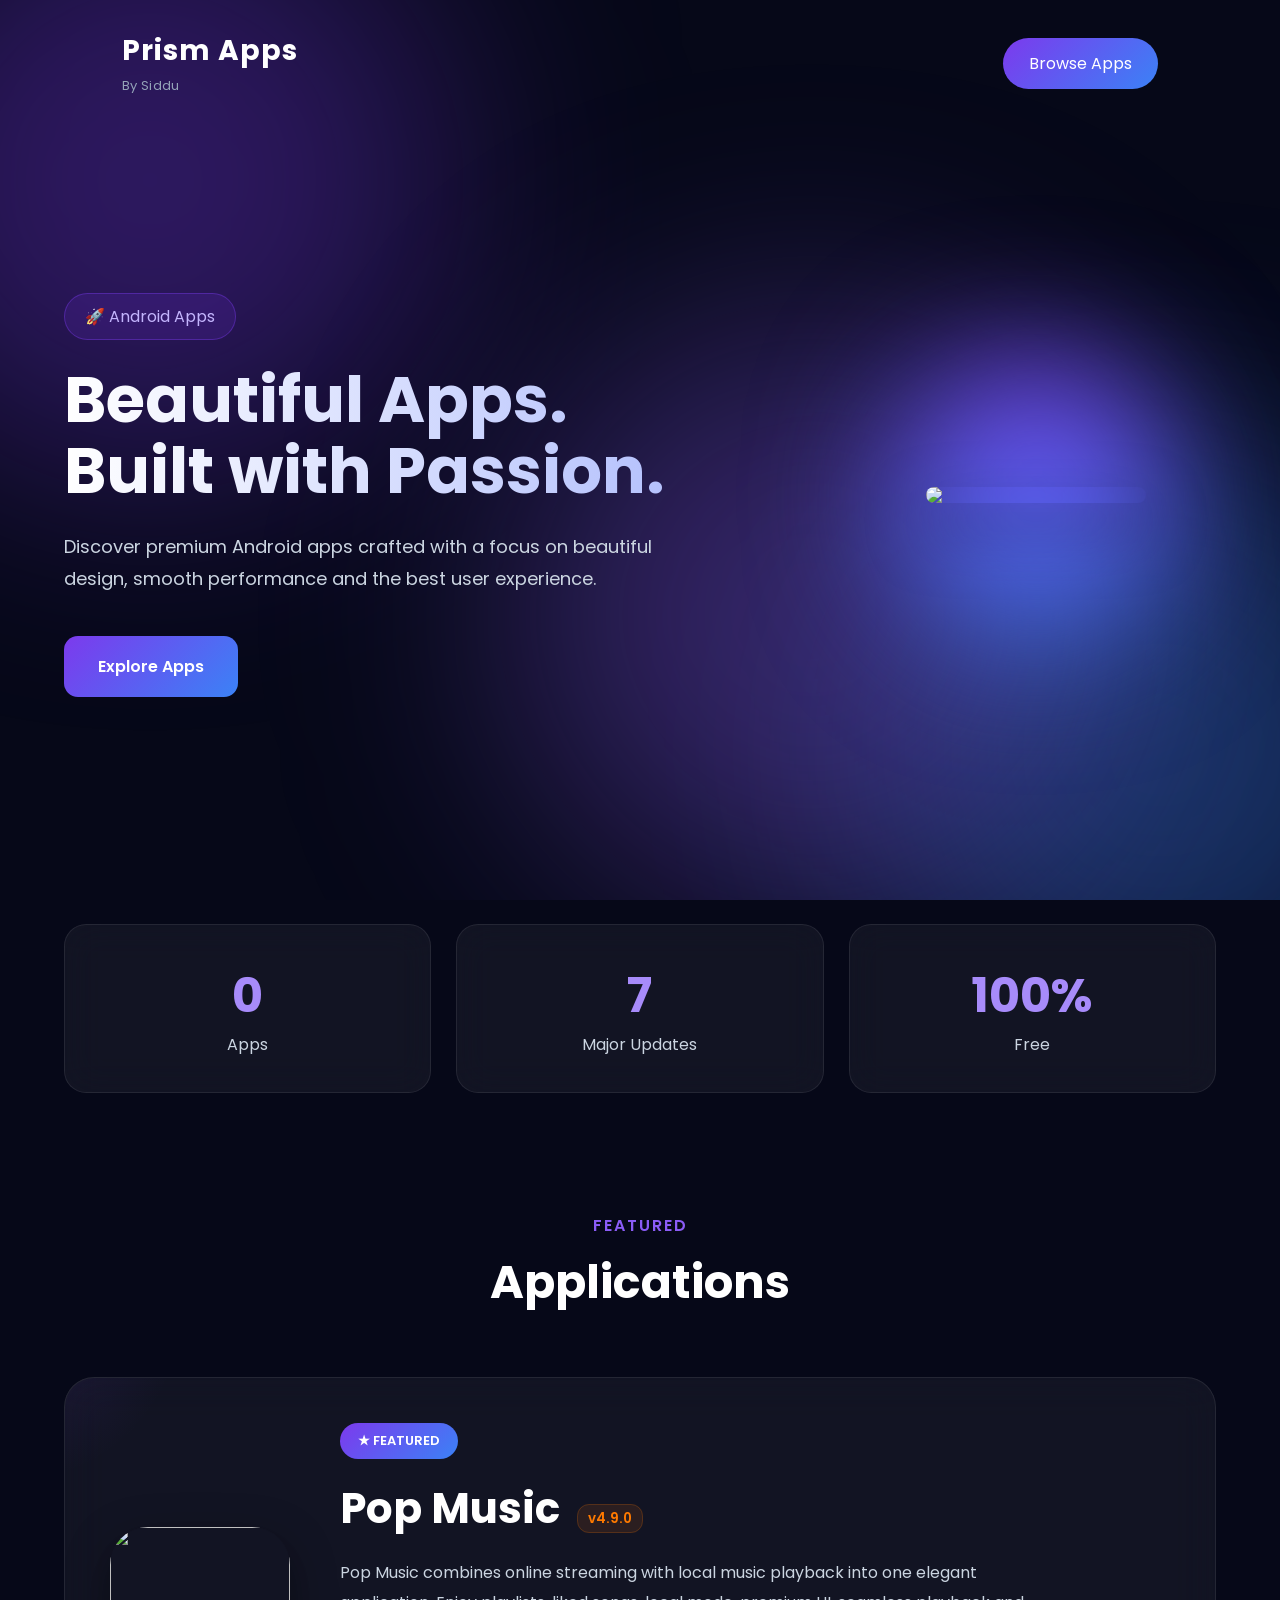
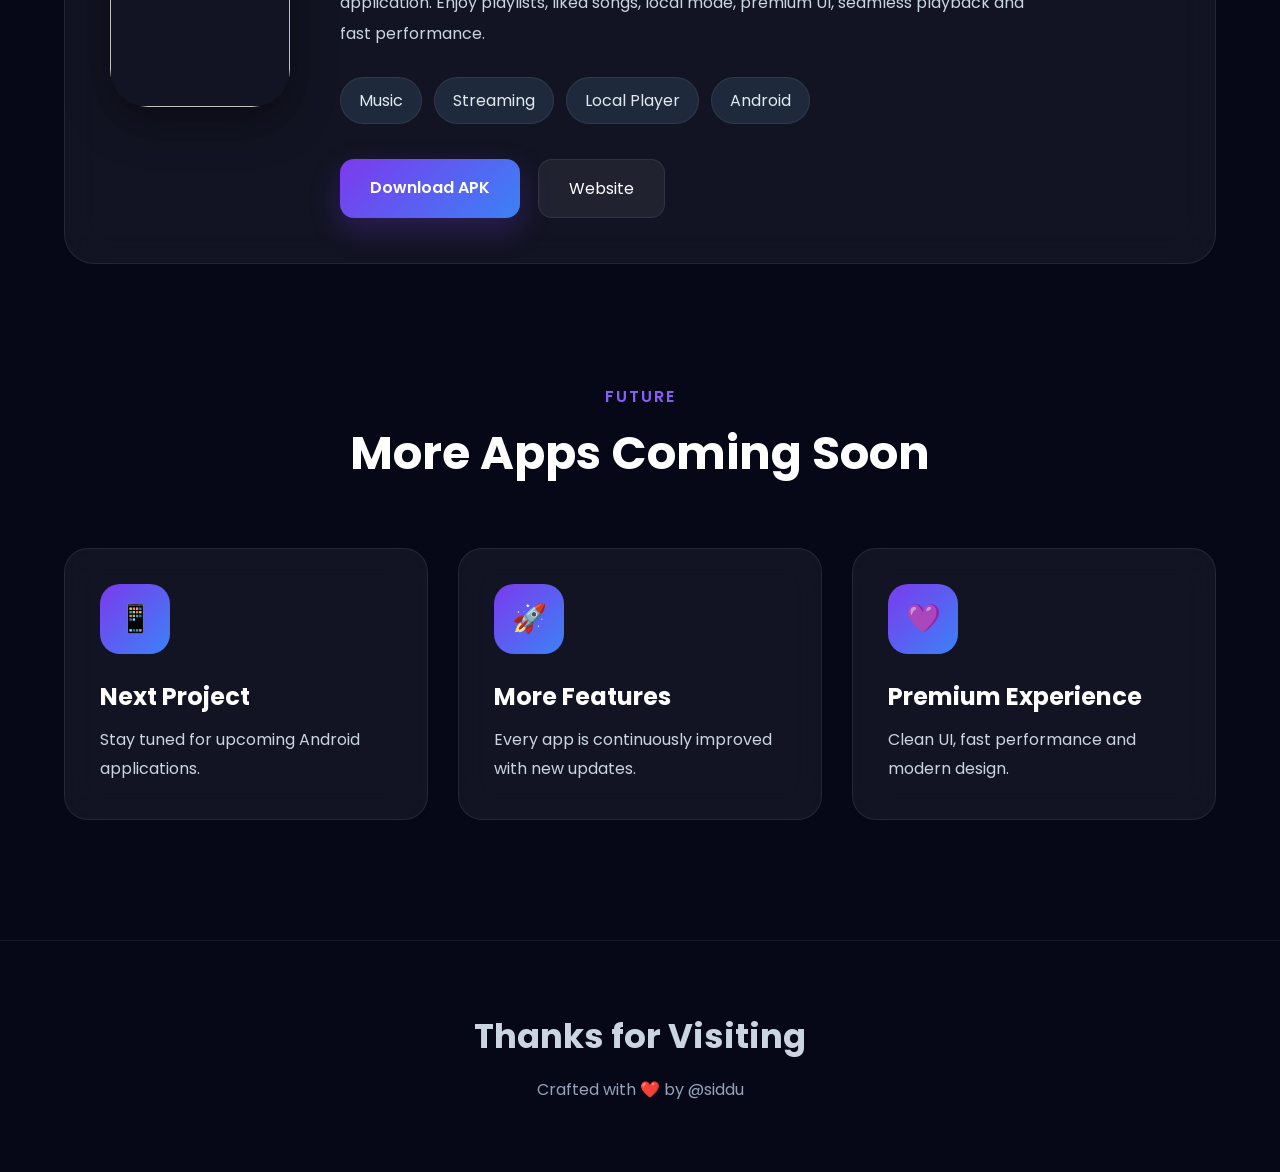
==== commit 0ac02137: "Update Pop Music APK to v4.9.0 (Build 68) - Download URL & metadata" ====
--- a/index.html
+++ b/index.html
@@ -176,7 +176,7 @@
 
                 <div class="buttons">
 
-                    <a class="download" id="popMusicDownload" target="_blank" href="https://pub-3ccbcbc9a4c047eb8f027194eb5f2a3f.r2.dev/releases/Pop-Music-v4.8.0-67.apk">
+                    <a class="download" id="popMusicDownload" target="_blank" href="https://pub-3ccbcbc9a4c047eb8f027194eb5f2a3f.r2.dev/releases/Pop-Music-v4.9.0-68.apk">
 
                         Download APK
 
@@ -294,3 +294,4 @@
 
 
 
+
